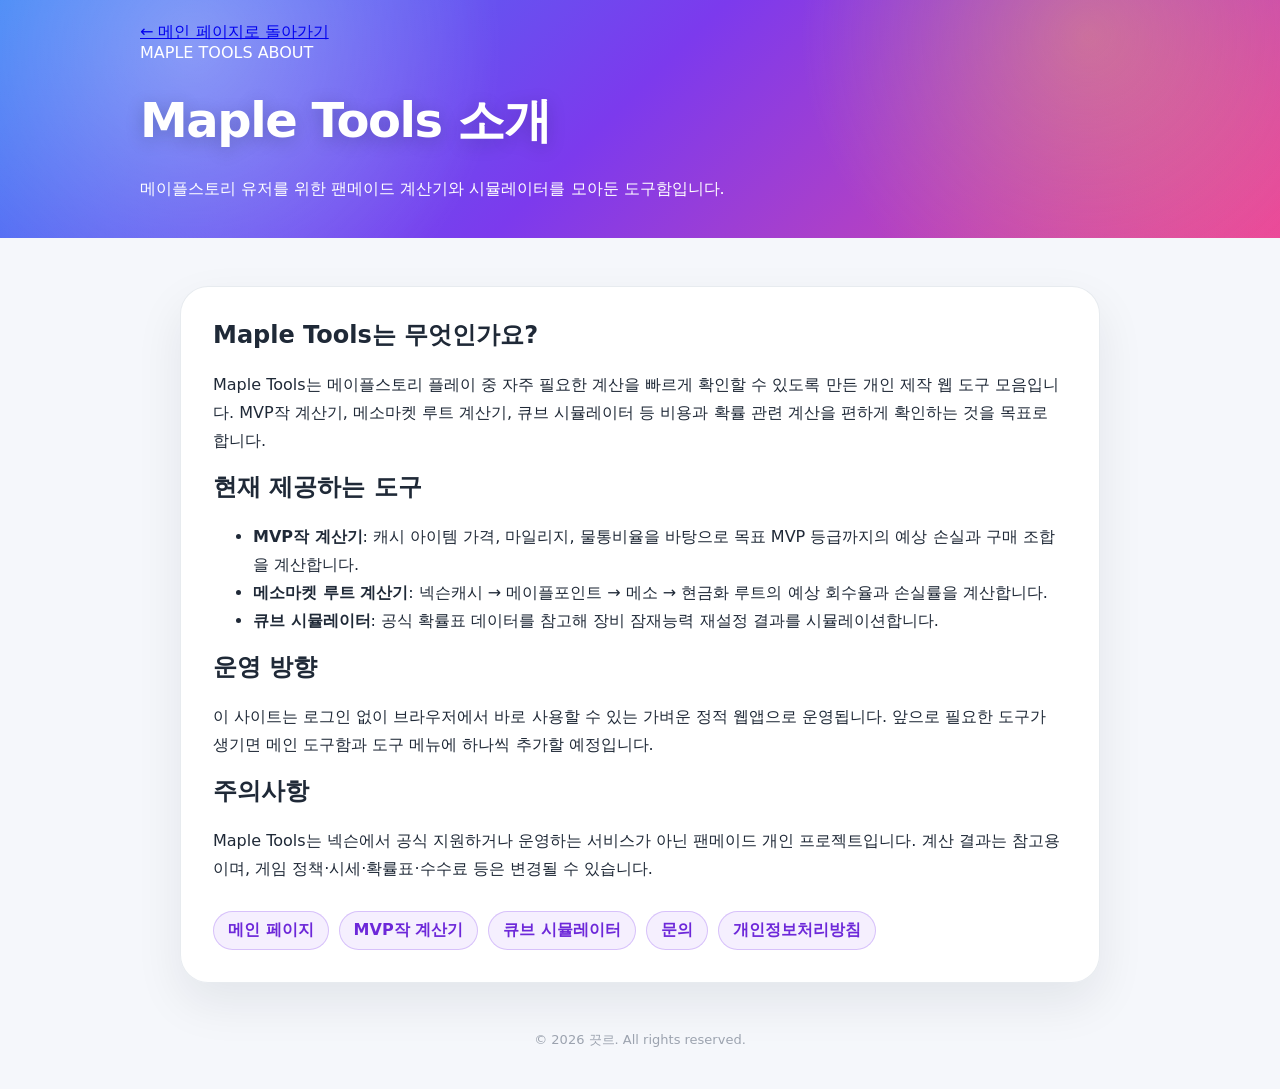
==== about.html @ 7a849422 "info pages update" ====
<!DOCTYPE html>
<html lang="ko">

<head>
  <meta charset="UTF-8" />
  <meta name="viewport" content="width=device-width, initial-scale=1.0" />
  <title>소개 | Maple Tools</title>
  <meta name="description" content="Maple Tools는 메이플스토리 유저를 위한 팬메이드 계산기 및 시뮬레이터 도구 모음입니다." />
  <link rel="icon" href="assets/favicon/favicon.jpg" />
  <link rel="stylesheet" href="css/styles.css" />
  <style>
    .info-page {
      max-width: 960px;
      margin: 48px auto;
      padding: 0 20px;
    }

    .info-card {
      background: rgba(255, 255, 255, 0.94);
      border: 1px solid rgba(148, 163, 184, 0.22);
      border-radius: 28px;
      box-shadow: 0 20px 48px rgba(15, 23, 42, 0.08);
      padding: 32px;
    }

    .info-card h2 {
      margin-top: 0;
    }

    .info-card p,
    .info-card li {
      line-height: 1.75;
    }

    .info-card a {
      color: #6d28d9;
      font-weight: 700;
      text-decoration: none;
    }

    .info-card a:hover {
      text-decoration: underline;
    }

    .info-links {
      display: flex;
      flex-wrap: wrap;
      gap: 10px;
      margin-top: 28px;
    }

    .info-links a {
      border: 1px solid rgba(124, 58, 237, 0.25);
      border-radius: 999px;
      padding: 8px 14px;
      background: rgba(124, 58, 237, 0.08);
    }
  </style>
</head>

<body>
  <header class="hero">
    <div class="hero-content">
      <a class="back-link" href="index.html">← 메인 페이지로 돌아가기</a>
      <div class="page-pill">
        <span>MAPLE TOOLS ABOUT</span>
      </div>
      <h1>Maple Tools 소개</h1>
      <p>메이플스토리 유저를 위한 팬메이드 계산기와 시뮬레이터를 모아둔 도구함입니다.</p>
    </div>
  </header>

  <main class="info-page">
    <section class="info-card">
      <h2>Maple Tools는 무엇인가요?</h2>
      <p>
        Maple Tools는 메이플스토리 플레이 중 자주 필요한 계산을 빠르게 확인할 수 있도록 만든 개인 제작 웹 도구 모음입니다.
        MVP작 계산기, 메소마켓 루트 계산기, 큐브 시뮬레이터 등 비용과 확률 관련 계산을 편하게 확인하는 것을 목표로 합니다.
      </p>

      <h2>현재 제공하는 도구</h2>
      <ul>
        <li><strong>MVP작 계산기</strong>: 캐시 아이템 가격, 마일리지, 물통비율을 바탕으로 목표 MVP 등급까지의 예상 손실과 구매 조합을 계산합니다.</li>
        <li><strong>메소마켓 루트 계산기</strong>: 넥슨캐시 → 메이플포인트 → 메소 → 현금화 루트의 예상 회수율과 손실률을 계산합니다.</li>
        <li><strong>큐브 시뮬레이터</strong>: 공식 확률표 데이터를 참고해 장비 잠재능력 재설정 결과를 시뮬레이션합니다.</li>
      </ul>

      <h2>운영 방향</h2>
      <p>
        이 사이트는 로그인 없이 브라우저에서 바로 사용할 수 있는 가벼운 정적 웹앱으로 운영됩니다.
        앞으로 필요한 도구가 생기면 메인 도구함과 도구 메뉴에 하나씩 추가할 예정입니다.
      </p>

      <h2>주의사항</h2>
      <p>
        Maple Tools는 넥슨에서 공식 지원하거나 운영하는 서비스가 아닌 팬메이드 개인 프로젝트입니다.
        계산 결과는 참고용이며, 게임 정책·시세·확률표·수수료 등은 변경될 수 있습니다.
      </p>

      <div class="info-links">
        <a href="index.html">메인 페이지</a>
        <a href="mvp-calculator.html">MVP작 계산기</a>
        <a href="cube-simulator.html">큐브 시뮬레이터</a>
        <a href="contact.html">문의</a>
        <a href="privacy.html">개인정보처리방침</a>
      </div>
    </section>
  </main>

  <footer class="footer page-footer">
    <div class="footer-copy">
      <p>© 2026 끗르. All rights reserved.</p>
    </div>
  </footer>
</body>

</html>
---- css/styles.css ----
@font-face {
  font-family: "Maplestory";
  src: url("../assets/fonts/Maplestory_Light.ttf") format("truetype");
  font-weight: 400;
  font-style: normal;
  font-display: swap;
}

@font-face {
  font-family: "Maplestory";
  src: url("../assets/fonts/Maplestory_Bold.ttf") format("truetype");
  font-weight: 700;
  font-style: normal;
  font-display: swap;
}

* {
  box-sizing: border-box;
}

html {
  overflow-x: hidden;
}

body {
  margin: 0;
  overflow-x: hidden;
  width: 100%;
  font-family: "Maplestory", system-ui, -apple-system, BlinkMacSystemFont, "Segoe UI", sans-serif;
  background: #f5f7fb;
  color: #1f2937;
}

h1,
h2,
h3,
button,
.item-name,
.cash-price,
.summary-value,
label span {
  font-weight: 700;
}

.subtitle,
.note,
.footer,
.item-meta {
  font-weight: 400;
}

/* --- Hero Section 시작 --- */
.hero {
  position: relative;
  overflow: hidden;
  background:
    radial-gradient(circle at 15% 20%, rgba(255, 255, 255, 0.32), transparent 28%),
    radial-gradient(circle at 85% 15%, rgba(252, 211, 77, 0.32), transparent 26%),
    linear-gradient(135deg, #3b82f6 0%, #7c3aed 48%, #ec4899 100%);
  color: white;
  padding: 22px 20px;
}

.hero::after {
  content: "";
  position: absolute;
  inset: auto -80px -110px -80px;
  height: 60px;
  background: rgba(255, 255, 255, 0.13);
  filter: blur(10px);
  transform: rotate(-3deg);
}

.hero-content {
  position: relative;
  z-index: 2;
  max-width: 1000px;
  margin: 0 auto;
}

.hero-bg-orb {
  position: absolute;
  border-radius: 999px;
  filter: blur(4px);
  opacity: 0.8;
  pointer-events: none;
}

.orb-one {
  width: 160px;
  height: 160px;
  right: 12%;
  top: 36px;
  background: rgba(255, 255, 255, 0.16);
}

.orb-two {
  width: 90px;
  height: 90px;
  right: 28%;
  bottom: 36px;
  background: rgba(255, 255, 255, 0.12);
}

.eyebrow {
  margin: 0 0 10px;
  font-size: 14px;
  opacity: 0.95;
  letter-spacing: 0.08em;
  text-transform: uppercase;
}

.brand-line {
  display: inline-flex;
  align-items: center;
  gap: 10px;
  padding: 8px 12px;
  border-radius: 999px;
  background: rgba(255, 255, 255, 0.16);
  backdrop-filter: blur(10px);
  box-shadow: 0 8px 24px rgba(15, 23, 42, 0.14);
}

.brand-icon {
  width: 28px;
  height: 28px;
  object-fit: cover;
  border-radius: 8px;
  background: white;
}

.hero-title-row {
  display: flex;
  align-items: center;
  gap: 14px;
  flex-wrap: wrap;
  margin: 10px 0 0;
}

.hero-title-row h1 {
  margin: 0;
}

h1 {
  font-size: clamp(30px, 4.5vw, 48px);
  line-height: 1.1;
  letter-spacing: -0.03em;
  text-shadow: 0 4px 18px rgba(15, 23, 42, 0.22);
}

.creator {
  display: inline-flex;
  align-items: center;
  gap: 7px;
  margin: 0;
  padding: 7px 11px;
  border-radius: 999px;
  font-size: clamp(14px, 2vw, 18px);
  font-weight: 800;
  letter-spacing: -0.02em;
  vertical-align: middle;
  background: rgba(255, 255, 255, 0.18);
  box-shadow: inset 0 0 0 1px rgba(255, 255, 255, 0.18);
}

.server-icon {
  width: 26px;
  height: 26px;
  object-fit: contain;
  border-radius: 7px;
  background: rgba(255, 255, 255, 0.85);
  padding: 2px;
}

.subtitle {
  max-width: 760px;
  margin: 12px 0 0;
  font-size: 16px;
  line-height: 1.6;
  opacity: 0.96;
  text-shadow: 0 2px 10px rgba(15, 23, 42, 0.16);
}

/* --- Hero Section 끝 --- */

.container {
  max-width: 1100px;
  margin: 32px auto;
  padding: 0 20px;
}

.card {
  background: white;
  border-radius: 20px;
  padding: 24px;
  margin-bottom: 24px;
  box-shadow: 0 12px 30px rgba(15, 23, 42, 0.08);
}

.card h2 {
  margin: 0 0 20px;
  font-size: 24px;
}

.card h3 {
  margin-top: 28px;
}

.input-grid {
  display: grid;
  grid-template-columns: repeat(3, minmax(0, 1fr));
  gap: 18px;
}

label span {
  display: block;
  margin-bottom: 8px;
  color: #374151;
}

.input-with-unit {
  display: flex;
  align-items: center;
  gap: 8px;
}

.input-with-unit input,
.auction-input {
  width: 100%;
  padding: 12px 14px;
  border: 1px solid #d1d5db;
  border-radius: 12px;
  font-size: 15px;
  outline: none;
}

.input-with-unit input:focus,
.auction-input:focus {
  border-color: #6366f1;
  box-shadow: 0 0 0 3px rgba(99, 102, 241, 0.15);
}

.input-with-unit span {
  white-space: nowrap;
  margin: 0;
  font-weight: 600;
  color: #6b7280;
}

/* --- 입력 관련 CSS --- */
.select-input {
  width: 100%;
  padding: 12px 14px;
  border: 1px solid #d1d5db;
  border-radius: 12px;
  font-size: 15px;
  outline: none;
  background: white;
  color: #1f2937;
  font-family: inherit;
}

.select-input:focus {
  border-color: #6366f1;
  box-shadow: 0 0 0 3px rgba(99, 102, 241, 0.15);
}

.computed-mvp-box {
  margin-top: 20px;
  padding: 16px 18px;
  border: 1px solid #e5e7eb;
  border-radius: 16px;
  background: linear-gradient(180deg, #f9fafb, #ffffff);
}

.computed-mvp-box span {
  display: block;
  margin-bottom: 7px;
  color: #6b7280;
  font-size: 14px;
  font-weight: 700;
}

.computed-mvp-box strong {
  display: block;
  margin-bottom: 6px;
  color: #111827;
  font-size: 22px;
  font-weight: 700;
}

.computed-mvp-box small {
  display: block;
  color: #6b7280;
  line-height: 1.45;
}

/* --- 끝 --- */

.section-header {
  display: flex;
  justify-content: space-between;
  gap: 16px;
  align-items: flex-start;
}

.section-help {
  margin: -8px 0 20px;
  padding-left: 20px;
  color: #6b7280;
  line-height: 1.6;
}

.section-help li {
  margin-bottom: 4px;
}

.item-list {
  display: grid;
  gap: 12px;
}

.item-row {
  display: grid;
  grid-template-columns: 56px minmax(160px, 1fr) minmax(72px, 110px) minmax(120px, 0.8fr);
  gap: 14px;
  align-items: center;
  padding: 14px;
  border: 1px solid #e5e7eb;
  border-radius: 16px;
  background: #fafafa;
  min-width: 0;
}

.item-icon {
  width: 48px;
  height: 48px;
  object-fit: contain;
  background: white;
  border-radius: 12px;
  border: 1px solid #e5e7eb;
  padding: 6px;
}

.item-info {
  min-width: 0;
}

.item-name {
  font-weight: 800;
  min-width: 0;
  white-space: nowrap;
  overflow: hidden;
  text-overflow: ellipsis;
  word-break: keep-all;
}

.cash-price {
  font-weight: 800;
  color: #111827;
  white-space: nowrap;
  overflow: hidden;
  text-overflow: ellipsis;
  min-width: 0;
  font-size: 14px;
}

.auction-input {
  min-width: 0;
}

.auction-container {
  display: flex;
  gap: 6px;
  min-width: 0;
}

.auction-container .auction-input {
  flex: 1;
  min-width: 0;
}

.btn-reset-auction {
  width: 38px;
  min-width: 38px;
  height: 42px;
  padding: 0;
  border-radius: 12px;
  background: #f3f4f6;
  color: #6b7280;
  border: 1px solid #d1d5db;
  box-shadow: none;
  font-size: 16px;
}

.btn-reset-auction:hover {
  background: #e5e7eb;
  transform: none;
}

/* --- Item Groups 스타일 시작 --- */
.item-groups {
  display: grid;
  grid-template-columns: 1fr 1fr;
  gap: 18px;
}

.item-group {
  border: 1px solid #e5e7eb;
  border-radius: 18px;
  background: #ffffff;
  overflow: hidden;
}

.item-group-header {
  padding: 16px 18px 14px;
  background: #f9fafb;
  border-bottom: 1px solid #e5e7eb;
}

.item-group-header h3 {
  margin: 0;
  font-size: 18px;
}

.item-group-header p {
  margin: 6px 0 0;
  color: #6b7280;
  font-size: 14px;
  line-height: 1.45;
}

.grouped-item-list {
  display: grid;
  gap: 10px;
  max-height: 520px;
  overflow-y: auto;
  padding: 14px;
}

.grouped-item-list .item-row {
  grid-template-columns: 48px minmax(120px, 0.75fr) minmax(72px, 95px) minmax(130px, 1fr);
  gap: 6px;
  padding: 8px;
}

.grouped-item-list .item-icon {
  width: 44px;
  height: 44px;
}

.grouped-item-list::-webkit-scrollbar {
  width: 8px;
}

.grouped-item-list::-webkit-scrollbar-track {
  background: #f3f4f6;
  border-radius: 999px;
}

.grouped-item-list::-webkit-scrollbar-thumb {
  background: #c7d2fe;
  border-radius: 999px;
}

.grouped-item-list::-webkit-scrollbar-thumb:hover {
  background: #a5b4fc;
}

/* --- Item Groups 스타일 끝 --- */

.item-meta {
  margin-top: 4px;
  color: #6b7280;
  font-size: 14px;
}

.badge {
  display: inline-block;
  margin-left: 6px;
  padding: 3px 8px;
  border-radius: 999px;
  font-size: 12px;
  font-weight: 700;
  background: #ede9fe;
  color: #6d28d9;
}

.actions {
  display: flex;
  gap: 12px;
  margin-bottom: 24px;
}

button {
  border: 0;
  border-radius: 14px;
  padding: 14px 20px;
  font-size: 16px;
  cursor: pointer;
  background: #4f46e5;
  color: white;
  box-shadow: 0 10px 20px rgba(79, 70, 229, 0.25);
}

button:hover {
  transform: translateY(-1px);
}

button.secondary {
  background: white;
  color: #374151;
  border: 1px solid #d1d5db;
  box-shadow: none;
}

.hidden {
  display: none;
}

.summary-grid {
  display: grid;
  grid-template-columns: repeat(4, minmax(0, 1fr));
  gap: 14px;
}

.summary-box {
  padding: 16px;
  border-radius: 16px;
  background: #f3f4f6;
}

.summary-label {
  font-size: 13px;
  color: #6b7280;
  margin-bottom: 8px;
}

.summary-value {
  font-size: 20px;
  color: #111827;
}

.table-wrap {
  overflow-x: auto;
}

table {
  width: 100%;
  border-collapse: collapse;
  min-width: 760px;
}

th,
td {
  padding: 12px;
  border-bottom: 1px solid #e5e7eb;
  text-align: left;
}

th {
  background: #f9fafb;
  color: #374151;
}

.note {
  margin-top: 18px;
  color: #6b7280;
  line-height: 1.6;
}

.footer {
  max-width: 1100px;
  margin: 20px auto 40px;
  padding: 0 20px;
  color: #6b7280;
  font-size: 14px;
}

.footer-notices {
  max-width: 1100px;
  margin: 0 auto;
  padding: 14px 18px;
  border-radius: 14px;
  background: #ffffff;
  border: 1px solid #e5e7eb;
  line-height: 1.6;
  font-size: 12.5px;
}

.footer-notices-ko,
.footer-notices-en {
  background: transparent;
  border: 0;
  border-radius: 0;
  padding: 0;
  margin: 0;
}

.footer-notices p {
  margin: 0 0 8px;
}

.footer-notices p:last-child {
  margin-bottom: 0;
}

.footer-copy {
  margin-top: 14px;
  text-align: center;
  color: #9ca3af;
  font-size: 13px;
}

.footer-copy p {
  margin: 0;
}

.footer-divider {
  border: 0;
  border-top: 1px solid #e5e7eb;
  margin: 14px 0;
}

.mvp-target-area {
  margin-top: 28px;
  padding-top: 22px;
  border-top: 1px solid #e5e7eb;
}

.mvp-target-header {
  display: flex;
  justify-content: space-between;
  gap: 16px;
  align-items: end;
  margin-bottom: 14px;
}

.mvp-target-header h3 {
  margin: 0;
  font-size: 20px;
}

.mvp-target-header p {
  margin: 0;
  color: #6b7280;
  font-size: 14px;
}

.mvp-tier-list {
  display: grid;
  grid-template-columns: repeat(5, minmax(0, 1fr));
  gap: 12px;
}

.mvp-tier-button {
  display: flex;
  flex-direction: column;
  align-items: center;
  gap: 7px;
  padding: 14px 10px;
  border-radius: 18px;
  border: 1px solid #e5e7eb;
  background: #ffffff;
  color: #374151;
  cursor: pointer;
  box-shadow: none;
  transition: 0.18s ease;
}

.mvp-tier-button:hover {
  transform: translateY(-2px);
  border-color: #a5b4fc;
  box-shadow: 0 10px 24px rgba(79, 70, 229, 0.14);
}

.mvp-tier-button.active {
  border-color: #6366f1;
  background: linear-gradient(180deg, #eef2ff, #ffffff);
  box-shadow: 0 12px 26px rgba(79, 70, 229, 0.18);
}

.mvp-tier-button img {
  width: 46px;
  height: 46px;
  object-fit: contain;
}

.mvp-tier-button span {
  font-weight: 700;
  font-size: 15px;
}

.mvp-tier-button small {
  color: #6b7280;
  font-size: 12px;
}

.fee-display {
  min-height: 72px;
  padding: 12px 14px;
  border: 1px solid #e5e7eb;
  border-radius: 14px;
  background: #f9fafb;
}

.inline-title {
  display: flex;
  align-items: baseline;
  gap: 6px;
  margin-bottom: 6px;
  font-weight: 700;
  color: #374151;
}

.inline-title strong {
  font-size: 15px;
  color: #374151;
}

.fee-display small {
  display: block;
  color: #6b7280;
  line-height: 1.35;
}

.checkbox-row {
  display: flex;
  align-items: center;
  gap: 12px;
  min-height: 72px;
  padding: 12px 14px;
  border: 1px solid #e5e7eb;
  border-radius: 14px;
  background: #f9fafb;
  cursor: pointer;
}

.checkbox-row input {
  width: 18px;
  height: 18px;
  accent-color: #6366f1;
  flex-shrink: 0;
}

.checkbox-row span {
  display: block;
  margin: 0 0 5px;
  font-weight: 700;
  color: #374151;
}

.checkbox-row small {
  display: block;
  color: #6b7280;
  line-height: 1.35;
}

/* --- note list 스타일 --- */
.note ul {
  margin: 18px 0 0;
  padding-left: 22px;
  color: #6b7280;
  line-height: 1.7;
}

.note li {
  margin-bottom: 6px;
}

/* --- 커스텀 아이템 추가 섹션 CSS --- */
.custom-item-grid {
  display: grid;
  grid-template-columns: minmax(180px, 1fr) minmax(160px, 0.8fr) minmax(220px, 1fr) auto;
  gap: 14px;
  align-items: end;
}

.text-input {
  width: 100%;
  padding: 12px 14px;
  border: 1px solid #d1d5db;
  border-radius: 12px;
  font-size: 15px;
  outline: none;
  font-family: inherit;
}

.text-input:focus {
  border-color: #6366f1;
  box-shadow: 0 0 0 3px rgba(99, 102, 241, 0.15);
}

.compact-checkbox {
  min-height: auto;
  margin: 0;
}

.add-item-button {
  white-space: nowrap;
  height: 46px;
  padding: 0 18px;
}

/* --- 미디어 쿼리 --- */
@media (max-width: 980px) {
  .item-groups {
    grid-template-columns: 1fr;
  }

  .custom-item-grid {
    grid-template-columns: 1fr 1fr;
  }

  .add-item-button {
    grid-column: 1 / -1;
  }
}

@media (max-width: 820px) {
  .input-grid {
    grid-template-columns: 1fr;
  }

  .item-row {
    grid-template-columns: 48px 1fr;
  }

  .cash-price,
  .auction-input {
    grid-column: 2;
  }

  .summary-grid {
    grid-template-columns: 1fr 1fr;
  }

  .mvp-tier-list {
    grid-template-columns: repeat(3, minmax(0, 1fr));
  }

  .mvp-target-header {
    display: block;
  }

  .mvp-target-header p {
    margin-top: 6px;
  }

  /* --- grouped-item-list 반응형 스타일 --- */
  .grouped-item-list .item-row {
    grid-template-columns: 48px minmax(0, 1fr) auto;
    grid-template-areas:
      "icon info price"
      "icon input input";
    gap: 8px 10px;
    align-items: center;
  }

  .grouped-item-list .item-icon {
    grid-area: icon;
  }

  .grouped-item-list .item-info {
    grid-area: info;
  }

  .grouped-item-list .cash-price {
    grid-area: price;
    font-size: 13px;
    text-align: right;
  }

  .grouped-item-list .auction-input {
    grid-area: input;
    width: 100%;
  }
}

@media (max-width: 620px) {
  .brand-line {
    font-size: 12px;
  }

  .custom-item-grid {
    grid-template-columns: 1fr;
  }
}

@media (max-width: 520px) {
  .summary-grid {
    grid-template-columns: 1fr;
  }

  .actions {
    flex-direction: column;
  }

  .mvp-tier-list {
    grid-template-columns: repeat(2, minmax(0, 1fr));
  }
}

@media (max-width: 420px) {
  .grouped-item-list .cash-price {
    max-width: 76px;
    overflow: hidden;
    text-overflow: ellipsis;
    white-space: nowrap;
  }
}

button.save-button {
  background: #059669;
  color: white;
  box-shadow: 0 10px 20px rgba(5, 150, 105, 0.22);
}

.strategy-select-row {
  display: flex;
  align-items: center;
  gap: 12px;
  margin: 8px 0 10px;
}

.strategy-select-row label {
  font-weight: 700;
  color: #374151;
  white-space: nowrap;
}

.strategy-select-row .select-input {
  max-width: 360px;
}

.strategy-description {
  margin: 0 0 16px;
  color: #6b7280;
  line-height: 1.6;
}

/* 계산결과 요약 */
.strategy-summary-sentence {
  margin-top: 16px;
  padding: 16px 18px;
  border-radius: 16px;
  background: linear-gradient(135deg, #fff7ed, #fffbeb);
  border: 1px solid #fed7aa;
  color: #92400e;
  font-weight: 700;
  line-height: 1.65;
  box-shadow: 0 8px 20px rgba(146, 64, 14, 0.08);
}

.strategy-summary-sentence .summary-title {
  margin-bottom: 6px;
  font-weight: 800;
}

.strategy-summary-sentence .summary-detail {
  font-weight: 700;
}

@media (max-width: 620px) {
  .strategy-select-row {
    display: block;
  }

  .strategy-select-row label {
    display: block;
    margin-bottom: 8px;
  }

  .strategy-select-row .select-input {
    max-width: none;
  }
}

/* 메소마켓 */
.meso-market-card {
  margin-top: 24px;
}

.meso-market-grid {
  display: grid;
  grid-template-columns: minmax(180px, 1fr) minmax(180px, 1fr) minmax(180px, 1fr) auto;
  gap: 14px;
  align-items: end;
}

.meso-market-result {
  margin-top: 22px;
}

@media (max-width: 980px) {
  .meso-market-grid {
    grid-template-columns: 1fr 1fr;
  }

  .meso-market-grid button {
    grid-column: 1 / -1;
  }
}

@media (max-width: 620px) {
  .meso-market-grid {
    grid-template-columns: 1fr;
  }
}

/* --- 메이플 도구함 허브 추가 스타일 --- */
.hero-top-row {
  display: flex;
  justify-content: space-between;
  align-items: center;
  flex-wrap: wrap;
  gap: 12px;
  margin-bottom: 16px;
}

.hero-nav-pill {
  display: inline-flex;
  align-items: center;
  gap: 8px;
  padding: 8px 16px;
  border-radius: 999px;
  background: rgba(255, 255, 255, 0.14);
  backdrop-filter: blur(10px);
  box-shadow: 0 8px 24px rgba(15, 23, 42, 0.14);
  color: rgba(255, 255, 255, 0.95);
  font-size: 14px;
  font-weight: 700;
  text-decoration: none;
  transition: all 0.25s ease;
  border: 1px solid rgba(255, 255, 255, 0.08);
  white-space: nowrap;
}

.hero-nav-pill.back-link:hover {
  background: rgba(255, 255, 255, 0.22);
  color: white;
  transform: translateX(-3px);
}

/* --- 상단 도구Dropdown 메뉴 스타일 --- */
.tools-nav {
  position: relative;
  display: inline-block;
  z-index: 80;
}

.tools-menu-button {
  display: inline-flex;
  align-items: center;
  gap: 8px;
  padding: 8px 16px;
  border-radius: 999px;
  background: rgba(255, 255, 255, 0.14);
  backdrop-filter: blur(10px);
  box-shadow: 0 8px 24px rgba(15, 23, 42, 0.14);
  color: rgba(255, 255, 255, 0.95);
  font-size: 14px;
  font-weight: 700;
  cursor: pointer;
  transition: all 0.25s ease;
  border: 1px solid rgba(255, 255, 255, 0.08);
  white-space: nowrap;
  font-family: inherit;
}

.tools-menu-button:hover,
.tools-menu-button:focus {
  background: rgba(255, 255, 255, 0.22);
  color: white;
  transform: translateY(-1px);
  outline: none;
}

.tools-menu[hidden] {
  display: none !important;
}

.tools-menu {
  position: absolute;
  top: calc(100% + 8px);
  left: 0;
  min-width: 180px;
  padding: 8px;
  border-radius: 16px;
  background: rgba(255, 255, 255, 0.97);
  border: 1px solid rgba(148, 163, 184, 0.28);
  box-shadow: 0 16px 34px rgba(31, 41, 55, 0.18);
  z-index: 999;
  display: flex;
  flex-direction: column;
  gap: 3px;
}

.tools-menu-item {
  display: block;
  padding: 9px 11px;
  border-radius: 11px;
  color: #374151;
  text-decoration: none;
  font-weight: 700;
  white-space: nowrap;
  transition: all 0.2s ease;
  font-size: 0.88rem;
  text-align: left;
}

.tools-menu-item:hover {
  background: rgba(124, 58, 237, 0.09);
  color: #5b21b6;
}

.tools-menu-item.is-active {
  background: rgba(124, 58, 237, 0.12);
  border: 1px solid rgba(124, 58, 237, 0.28);
  color: #5b21b6;
}

.hub-grid {
  display: grid;
  grid-template-columns: repeat(auto-fit, minmax(320px, 1fr));
  gap: 24px;
  margin-top: 12px;
}

.hub-card {
  display: flex;
  flex-direction: column;
  justify-content: space-between;
  background: white;
  border-radius: 20px;
  padding: 28px;
  box-shadow: 0 12px 30px rgba(15, 23, 42, 0.06);
  border: 1px solid rgba(229, 231, 235, 0.5);
  text-decoration: none;
  color: inherit;
  transition: all 0.3s cubic-bezier(0.4, 0, 0.2, 1);
  position: relative;
  overflow: hidden;
}

.hub-card::before {
  content: '';
  position: absolute;
  top: 0;
  left: 0;
  width: 100%;
  height: 4px;
  background: linear-gradient(90deg, #3b82f6, #7c3aed);
  opacity: 0;
  transition: opacity 0.3s ease;
}

.hub-card:hover:not(.disabled) {
  transform: translateY(-6px);
  box-shadow: 0 20px 40px rgba(15, 23, 42, 0.12);
  border-color: rgba(99, 102, 241, 0.35);
}

.hub-card:hover:not(.disabled)::before {
  opacity: 1;
}

.hub-card.disabled {
  opacity: 0.65;
  cursor: not-allowed;
  background: #f9fafb;
  border-style: dashed;
}

.hub-card-header {
  display: flex;
  justify-content: space-between;
  align-items: flex-start;
  margin-bottom: 16px;
  gap: 12px;
}

.hub-card-title {
  font-size: 22px;
  font-weight: 800;
  margin: 0;
  color: #111827;
}

.hub-card-badge {
  padding: 4px 10px;
  border-radius: 999px;
  font-size: 13px;
  font-weight: 700;
  white-space: nowrap;
}

.badge-active {
  background: #dcfce7;
  color: #166534;
}

.badge-pending {
  background: #fef3c7;
  color: #92400e;
}

.badge-placeholder {
  background: #e5e7eb;
  color: #4b5563;
}

.hub-card-desc {
  font-size: 15px;
  color: #4b5563;
  line-height: 1.6;
  margin: 0 0 24px 0;
}

.hub-card-footer {
  display: flex;
  align-items: center;
  gap: 6px;
  font-weight: 700;
  color: #4f46e5;
  font-size: 15px;
  transition: transform 0.2s ease;
}

.hub-card:hover:not(.disabled) .hub-card-footer {
  transform: translateX(4px);
}

.hub-card.disabled .hub-card-footer {
  color: #9ca3af;
}

/* 큐브 시뮬레이터 back home 버튼 */
.back-home-btn {
  display: inline-block;
  padding: 14px 28px;
  font-weight: 700;
  font-size: 16px;
  border-radius: 14px;
  background: #4f46e5;
  color: white;
  text-decoration: none;
  box-shadow: 0 10px 20px rgba(79, 70, 229, 0.25);
  transition: all 0.2s ease;
  border: none;
}

.back-home-btn:hover {
  transform: translateY(-2px);
  box-shadow: 0 12px 24px rgba(79, 70, 229, 0.35);
}

/* 애니메이션 */
@keyframes pulse {

  0%,
  100% {
    transform: scale(1);
    opacity: 1;
  }

  50% {
    transform: scale(1.08);
    opacity: 0.95;
  }
}

/* --- 큐브 시뮬레이터 전용 스타일 --- */
.cube-layout {
  display: grid;
  grid-template-columns: 340px 1fr;
  gap: 24px;
  align-items: start;
}

@media (max-width: 960px) {
  .cube-layout {
    grid-template-columns: 1fr;
  }
}

.cube-sim-card {
  background: white;
  border-radius: 20px;
  padding: 24px;
  margin-bottom: 24px;
  box-shadow: 0 12px 30px rgba(15, 23, 42, 0.06);
  border: 1px solid rgba(229, 231, 235, 0.5);
}

.cube-sim-card h2 {
  margin: 0 0 18px;
  font-size: 20px;
  color: #111827;
  border-bottom: 2px solid #f3f4f6;
  padding-bottom: 8px;
}

.cube-control-grid {
  display: grid;
  grid-template-columns: 1fr;
  gap: 16px;
}

.cube-control-row {
  display: grid;
  grid-template-columns: 1fr 1fr;
  gap: 12px;
}

.cube-radio-group {
  display: flex;
  flex-direction: column;
  gap: 8px;
  margin-top: 6px;
}

.cube-radio-btn {
  display: inline-flex;
  align-items: center;
  position: relative;
  cursor: pointer;
}

.cube-radio-btn input[type="radio"] {
  position: absolute;
  opacity: 0;
  pointer-events: none;
}

.cube-radio-btn span {
  display: inline-flex;
  align-items: center;
  width: 100%;
  padding: 10px 14px;
  border-radius: 12px;
  border: 1px solid #d1d5db;
  background: white;
  color: #374151;
  font-size: 14px;
  font-weight: 700;
  transition: all 0.2s ease;
}

.cube-radio-btn input[type="radio"]:checked+span {
  background: #f0fdf4;
  border-color: #16a34a;
  color: #15803d;
  box-shadow: 0 0 0 3px rgba(22, 163, 74, 0.1);
}

.cube-stat-grid {
  display: grid;
  grid-template-columns: repeat(3, minmax(0, 1fr));
  gap: 8px;
  margin-top: 6px;
}

.cube-stat-grid .cube-radio-btn span {
  padding: 8px 10px;
  font-size: 13px;
  justify-content: center;
}

/* 큐브 옵션 결과 디스플레이 */
.cube-result-grid {
  display: grid;
  grid-template-columns: repeat(3, minmax(0, 1fr));
  gap: 16px;
  margin-top: 16px;
}

@media (max-width: 680px) {
  .cube-result-grid {
    grid-template-columns: 1fr;
  }
}

.cube-option-box {
  background: #111827;
  border-radius: 16px;
  border: 2px solid #1f2937;
  position: relative;
  overflow: hidden;
  box-shadow: 0 10px 25px rgba(0, 0, 0, 0.15);
  transition: all 0.25s cubic-bezier(0.4, 0, 0.2, 1);
  min-height: 140px;
}

.cube-option-box.current {
  border-color: #4f46e5;
  box-shadow: 0 10px 30px rgba(79, 70, 229, 0.18);
}

.cube-option-box.candidate {
  cursor: pointer;
}

.cube-option-box.candidate:hover {
  transform: translateY(-4px);
  border-color: #10b981;
  box-shadow: 0 16px 36px rgba(16, 185, 129, 0.2);
}

.cube-option-box.candidate:active {
  transform: translateY(-1px);
}

.cube-option-title {
  padding: 6px 12px;
  background: #1f2937;
  color: #9ca3af;
  font-size: 12px;
  font-weight: 800;
  text-align: center;
  letter-spacing: 0.05em;
  text-transform: uppercase;
  border-bottom: 1px solid #374151;
}

.cube-option-box.current .cube-option-title {
  background: #4f46e5;
  color: white;
  border-bottom-color: #6366f1;
}

.cube-option-box.candidate .cube-option-title {
  background: #10b981;
  color: white;
  border-bottom-color: #34d399;
}

.cube-option-inner {
  padding: 16px;
  display: flex;
  flex-direction: column;
  gap: 8px;
}

.cube-line {
  color: #e5e7eb;
  font-size: 14px;
  font-weight: 700;
  line-height: 1.5;
  padding: 4px 8px;
  border-radius: 8px;
  background: rgba(255, 255, 255, 0.03);
  border: 1px solid rgba(255, 255, 255, 0.05);
  white-space: nowrap;
  overflow: hidden;
  text-overflow: ellipsis;
  transition: all 0.2s ease;
}

.cube-line.hit {
  color: #fbbf24;
  background: rgba(251, 191, 36, 0.08);
  border-color: rgba(251, 191, 36, 0.25);
  text-shadow: 0 0 8px rgba(251, 191, 36, 0.3);
}

/* 골드 히트 글로우 애니메이션 */
.cube-option-box.auto-hit {
  border-color: #f59e0b;
  box-shadow:
    0 0 20px rgba(245, 158, 11, 0.35),
    0 0 40px rgba(245, 158, 11, 0.15),
    0 12px 30px rgba(0, 0, 0, 0.25);
}

.cube-option-box.auto-hit-flash {
  animation: autoHitGlowFlash 0.8s ease-out;
}

@keyframes autoHitGlowFlash {
  0% {
    box-shadow: 0 0 0 rgba(245, 158, 11, 0);
  }

  50% {
    box-shadow:
      0 0 30px rgba(245, 158, 11, 0.85),
      0 0 60px rgba(245, 158, 11, 0.45);
  }

  100% {
    box-shadow:
      0 0 20px rgba(245, 158, 11, 0.35),
      0 0 40px rgba(245, 158, 11, 0.15);
  }
}

/* 큐브 통계 */
.cube-stats-grid {
  display: grid;
  grid-template-columns: repeat(auto-fit, minmax(180px, 1fr));
  gap: 16px;
  margin-top: 8px;
}

.cube-stat-box {
  background: #f9fafb;
  border-radius: 14px;
  padding: 14px 16px;
  border: 1px solid #e5e7eb;
}

.cube-stat-label {
  font-size: 13px;
  color: #6b7280;
  margin-bottom: 6px;
  font-weight: 700;
}

.cube-stat-value {
  font-size: 18px;
  color: #111827;
  font-weight: 800;
}

/* 큐브 로그 */
.cube-log {
  font-family: ui-monospace, SFMono-Regular, Menlo, Monaco, Consolas, monospace;
  font-size: 12px;
  background: #111827;
  color: #10b981;
  padding: 12px;
  border-radius: 12px;
  max-height: 220px;
  overflow-y: auto;
  white-space: pre-wrap;
  border: 1px solid #1f2937;
  line-height: 1.6;
}

.cube-log::-webkit-scrollbar {
  width: 8px;
}

.cube-log::-webkit-scrollbar-track {
  background: #111827;
}

.cube-log::-webkit-scrollbar-thumb {
  background: #374151;
  border-radius: 999px;
}

.cube-log::-webkit-scrollbar-thumb:hover {
  background: #4b5563;
}

/* 자동 설정 영역 */
.auto-settings-area {
  margin-top: 16px;
  padding-top: 16px;
  border-top: 1px dashed #e5e7eb;
}

.auto-goal-inputs {
  display: grid;
  grid-template-columns: repeat(auto-fit, minmax(120px, 1fr));
  gap: 12px;
  margin-top: 10px;
}

.auto-goal-inputs label {
  display: flex;
  flex-direction: column;
  gap: 6px;
}

.auto-goal-inputs select,
.auto-goal-inputs input {
  padding: 8px 10px;
  border-radius: 10px;
  border: 1px solid #d1d5db;
  font-size: 13px;
  font-family: inherit;
}

/* 큐브 시뮬레이터 신규 자동설정 & 출처 링크 스타일 */
.hero-source-link {
  font-size: 11px;
  color: rgba(255, 255, 255, 0.6);
  text-decoration: none;
  transition: color 0.2s ease;
  margin-top: 4px;
  max-width: 100%;
  word-break: keep-all;
}

.hero-source-link:hover {
  color: rgba(255, 255, 255, 0.95);
  text-decoration: underline;
}

.goal-line-grid {
  grid-template-columns: 1fr !important;
}

.goal-category-grid {
  grid-template-columns: 2fr 1fr !important;
}

@media (max-width: 640px) {
  .goal-category-grid {
    grid-template-columns: 1fr !important;
  }
}

/* 큐브 설명 헬퍼 텍스트 */
.cube-helper-text {
  font-size: 11.5px;
  color: #374151;
  /* Darker neutral for improved readability */
  line-height: 1.5;
  margin-top: 8px;
  background: rgba(243, 244, 246, 0.5);
  padding: 8px 12px;
  border-radius: 8px;
  border: 1px solid #e5e7eb;
}

.cube-helper-text .cube-helper-note {
  font-size: 11px;
  color: #374151;
  /* Slightly darker and stronger note */
  font-weight: 500;
  display: block;
  margin-top: 4px;
}

/* 큐브 자동 돌리기 상태 영역 */
.cube-status-message {
  margin-top: 14px;
  padding: 12px 14px;
  border-radius: 10px;
  font-size: 13.5px;
  font-weight: 700;
  line-height: 1.5;
}

.cube-status-success {
  background: #ecfdf5;
  color: #047857;
  border: 1px solid #a7f3d0;
}

.cube-status-warning {
  background: #fffbeb;
  color: #b45309;
  border: 1px solid #fde68a;
}

/* 큐브 결과 레이아웃 Refinement */
.cube-result-header-row {
  display: flex;
  justify-content: space-between;
  align-items: center;
  gap: 24px;
  margin-bottom: 24px;
}

.cube-current-option-card {
  flex: 1;
  max-width: calc(33.333% - 11px);
  min-width: 250px;
}

.cube-action-row {
  display: flex;
  flex-wrap: nowrap;
  gap: 8px;
  align-items: center;
  justify-content: flex-end;
}

.cube-action-row button {
  padding: 8px 12px;
  font-size: 0.86rem;
  white-space: nowrap;
}

.cube-candidate-grid {
  display: grid;
  grid-template-columns: repeat(3, minmax(0, 1fr));
  gap: 16px;
}

.cube-candidate-card {
  min-width: 0;
}

/* 최근 로그 Refinement */
.cube-log-entry {
  background: rgba(255, 255, 255, 0.02);
  border: 1px solid rgba(255, 255, 255, 0.05);
  border-radius: 8px;
  padding: 8px 12px;
  margin-bottom: 8px;
  transition: all 0.2s ease;
}

.cube-log-entry:hover {
  background: rgba(255, 255, 255, 0.04);
}

.cube-log-title {
  font-size: 11px;
  color: #9ca3af;
  font-weight: 700;
  margin-bottom: 4px;
  display: flex;
  align-items: center;
  gap: 6px;
}

.cube-log-line {
  font-size: 12px;
  color: #e5e7eb;
  padding: 1px 0;
  display: flex;
  align-items: center;
  gap: 6px;
}

.cube-log-entry.hit {
  background: rgba(251, 191, 36, 0.06);
  border-color: rgba(251, 191, 36, 0.2);
}

.cube-log-entry.hit .cube-log-title {
  color: #fbbf24;
}

.cube-log-badge {
  background: #fbbf24;
  color: #111827;
  font-size: 9px;
  font-weight: 800;
  padding: 1px 4px;
  border-radius: 4px;
  text-transform: uppercase;
}

/* 큐브 로그 헤더 및 컨트롤 */
.cube-log-header {
  display: flex;
  justify-content: space-between;
  align-items: center;
  border-bottom: 2px solid #f3f4f6;
  padding-bottom: 8px;
  margin-bottom: 18px;
  flex-wrap: wrap;
  gap: 12px;
}

.cube-log-header h2.cube-log-title {
  margin: 0;
  border-bottom: none;
  padding-bottom: 0;
  font-size: 20px;
}

.cube-log-controls {
  display: flex;
  align-items: center;
  gap: 8px;
  flex-wrap: wrap;
}

.log-limit-control {
  display: flex;
  align-items: center;
  gap: 6px;
  font-size: 0.82rem;
  color: #4b5563;
  font-weight: 700;
}

.compact-select {
  padding: 4px 8px;
  border-radius: 8px;
  border: 1px solid #d1d5db;
  font-size: 0.82rem;
  background-color: white;
  cursor: pointer;
  outline: none;
}

.log-toggle-button,
.log-clear-button {
  padding: 6px 10px;
  font-size: 0.82rem;
  font-weight: 700;
  border-radius: 999px;
  border: 1px solid #4f46e5;
  background: transparent;
  color: #4f46e5;
  cursor: pointer;
  transition: all 0.2s ease;
  white-space: nowrap;
}

.log-toggle-button:hover {
  background: #4f46e5;
  color: white;
}

.log-clear-button {
  border-color: #6b7280;
  color: #6b7280;
}

.log-clear-button:hover {
  background: #6b7280;
  color: white;
}

/* 큐브 로그 💡 히트 아이콘 및 엠프티 상태 */
.cube-log-hit-icon {
  font-size: 11px;
  margin-left: 4px;
  display: inline-flex;
  align-items: center;
  justify-content: center;
}

.cube-log-empty {
  color: #9ca3af;
  font-size: 13px;
  text-align: center;
  padding: 24px 12px;
  font-weight: 700;
  line-height: 1.5;
}

/* Option lines with potential grade icons styling */
.cube-line {
  display: flex !important;
  align-items: center;
  gap: 6px;
}

.potential-grade-icon {
  width: 12px;
  height: 12px;
  object-fit: contain;
  flex: 0 0 auto;
}

@media (max-width: 820px) {
  .cube-result-header-row {
    flex-direction: column;
    align-items: stretch;
    gap: 16px;
  }

  .cube-current-option-card {
    max-width: 100%;
    width: 100%;
  }

  .cube-action-row {
    flex-wrap: wrap;
    justify-content: stretch;
  }

  .cube-action-row button {
    flex: 1 1 auto;
  }

  .cube-candidate-grid {
    grid-template-columns: 1fr;
  }
}

/* 리빙 포인트 정보 카드 스타일 */
.living-tip-card {
  background: #f0fdf4 !important;
  /* Soft green theme for tips */
  border: 1px solid #bbf7d0 !important;
  box-shadow: 0 10px 25px rgba(22, 163, 74, 0.04) !important;
}

.living-tip-header {
  display: flex;
  justify-content: space-between;
  align-items: center;
  border-bottom: 2px solid #dcfce7 !important;
  padding-bottom: 8px;
  margin-bottom: 16px;
}

.living-tip-header h2.living-tip-title {
  margin: 0;
  border-bottom: none;
  padding-bottom: 0;
  font-size: 20px;
  color: #166534 !important;
}

.living-tip-controls {
  display: flex;
  align-items: center;
  gap: 12px;
}

.living-tip-index {
  font-size: 0.85rem;
  color: #166534;
  font-weight: 700;
  background: rgba(22, 163, 74, 0.1);
  padding: 2px 8px;
  border-radius: 999px;
}

.living-tip-nav-button {
  width: 28px;
  height: 28px;
  border-radius: 50%;
  border: 1px solid #16a34a;
  background: white;
  color: #166534;
  font-size: 1.1rem;
  font-weight: 700;
  display: flex;
  align-items: center;
  justify-content: center;
  cursor: pointer;
  transition: all 0.2s ease;
  line-height: 1;
}

.living-tip-nav-button:hover {
  background: #16a34a;
  color: white;
  box-shadow: 0 4px 12px rgba(22, 163, 74, 0.2);
}

.living-tip-body {
  font-size: 14.5px;
  color: #374151;
  line-height: 1.6;
}

.living-tip-subtitle {
  font-size: 13px;
  color: #15803d;
  font-weight: 700;
  margin-bottom: 8px;
}

.living-tip-desc {
  margin: 0 0 12px 0;
}

.living-tip-highlight {
  color: #15803d;
  font-weight: 800;
  font-size: 16px;
  background: rgba(22, 163, 74, 0.08);
  padding: 2px 6px;
  border-radius: 6px;
  border: 1px dashed rgba(22, 163, 74, 0.2);
}

.living-tip-meta {
  font-size: 11.5px;
  color: #6b7280;
}

.living-tip-empty {
  color: #9ca3af;
  text-align: center;
  padding: 16px 0;
  font-weight: 700;
}

/* 리빙 포인트 애니메이션 타이머 및 일시정지 컨트롤 */
.living-tip-progress {
  --progress: 0%;
  width: 22px;
  height: 22px;
  border-radius: 999px;
  background: conic-gradient(#16a34a var(--progress), rgba(22, 163, 74, 0.14) 0);
  display: inline-flex;
  align-items: center;
  justify-content: center;
  transition: background 0.1s linear;
}

.living-tip-progress-dot {
  width: 12px;
  height: 12px;
  border-radius: 999px;
  background: #fff;
}

.living-tip-pause-button {
  width: 28px;
  height: 28px;
  border-radius: 50%;
  border: 1px solid #16a34a;
  background: white;
  color: #166534;
  font-size: 0.9rem;
  font-weight: 700;
  display: flex;
  align-items: center;
  justify-content: center;
  cursor: pointer;
  transition: all 0.2s ease;
  line-height: 1;
}

.living-tip-pause-button:hover {
  background: #16a34a;
  color: white;
  box-shadow: 0 4px 12px rgba(22, 163, 74, 0.2);
}

/* 자동 돌리기 목표 도움말 팝오버 */
.goal-title-row {
  display: flex;
  align-items: center;
  gap: 8px;
  position: relative;
  margin-bottom: 8px;
}

.goal-title-row h2 {
  margin: 0;
}

.goal-help-button {
  width: 22px;
  height: 22px;
  border-radius: 999px;
  border: 1px solid rgba(124, 58, 237, 0.35);
  background: rgba(124, 58, 237, 0.08);
  color: #7c3aed;
  font-size: 0.78rem;
  font-weight: 700;
  cursor: pointer;
  display: inline-flex;
  align-items: center;
  justify-content: center;
  transition: all 0.2s ease;
  padding: 0;
}

.goal-help-button:hover,
.goal-help-button:focus {
  background: #7c3aed;
  color: #ffffff;
  border-color: #7c3aed;
  box-shadow: 0 0 0 3px rgba(124, 58, 237, 0.25);
  outline: none;
}

.goal-help-popover {
  display: none;
  position: absolute;
  z-index: 50;
  top: -10px;
  left: calc(100% + 16px);
  width: min(440px, 42vw);
  padding: 16px;
  border-radius: 14px;
  background: #ffffff;
  border: 1px solid rgba(124, 58, 237, 0.2);
  box-shadow: 0 12px 30px rgba(31, 41, 55, 0.16);
  color: #374151;
  font-size: 0.84rem;
  line-height: 1.6;
  text-align: left;
}

.goal-help-popover::before {
  content: "";
  position: absolute;
  left: -7px;
  top: 24px;
  width: 12px;
  height: 12px;
  background: #ffffff;
  border-left: 1px solid rgba(124, 58, 237, 0.2);
  border-bottom: 1px solid rgba(124, 58, 237, 0.2);
  transform: rotate(45deg);
}

.goal-help-popover-title {
  font-weight: 700;
  font-size: 0.9rem;
  color: #5b21b6;
  margin-bottom: 8px;
  display: flex;
  align-items: center;
  gap: 6px;
}

.goal-help-popover p {
  margin: 0 0 12px 0;
}

.goal-help-popover strong {
  color: #111827;
}

.goal-help-example {
  background: #f9fafb;
  border: 1px solid #f3f4f6;
  border-radius: 8px;
  padding: 10px 12px;
  margin-bottom: 10px;
}

.goal-help-example strong {
  display: block;
  font-size: 0.82rem;
  margin-bottom: 4px;
  color: #4b5563;
}

.goal-help-example ul {
  margin: 0;
  padding-left: 16px;
  list-style-type: disc;
}

.goal-help-example li {
  font-size: 0.8rem;
  color: #6b7280;
}

.goal-help-example span {
  color: #7c3aed;
  font-weight: 600;
}

.goal-help-popover-note {
  border-top: 1px dashed rgba(124, 58, 237, 0.15);
  padding-top: 10px;
  margin-top: 10px;
  font-size: 0.8rem;
  color: #6d28d9;
  font-weight: 700;
}

/* Hover and focus-within states for desktop */
.goal-title-row:hover .goal-help-popover,
.goal-title-row:focus-within .goal-help-popover,
.goal-help-popover.open {
  display: block;
}

/* Responsive adjustment for small viewports */
@media (max-width: 900px) {
  .goal-help-popover {
    position: relative;
    top: 0;
    left: 0;
    width: 100%;
    max-width: 100%;
    margin-top: 10px;
    box-shadow: none;
    background: #fbfbfe;
    border: 1px solid rgba(124, 58, 237, 0.12);
  }

  .goal-help-popover::before {
    display: none;
  }

  /* On mobile, we only display if open class is added */
  .goal-title-row:hover .goal-help-popover,
  .goal-title-row:focus-within .goal-help-popover {
    display: none;
  }

  .goal-help-popover.open {
    display: block;
  }
}

/* --- 메인 허브 히어로 캐릭터 및 후원 버튼 스타일 --- */
.hero-main-row {
  position: relative;
  display: flex;
  align-items: center;
  justify-content: flex-start;
  gap: 32px;
  width: 100%;
}

.hero-text-block {
  flex: 0 1 auto;
  min-width: 0;
  z-index: 2;
}

.hero-character {
  position: absolute;
  left: 43%;
  bottom: -6px;
  width: clamp(120px, 13vw, 175px);
  height: auto;
  object-fit: contain;
  pointer-events: none;
  filter: drop-shadow(0 12px 22px rgba(31, 41, 55, 0.22));
  z-index: 1;
}

.hero-side-block {
  margin-left: auto;
  display: flex;
  flex-direction: column;
  align-items: flex-end;
  justify-content: center;
  gap: 12px;
  flex-shrink: 0;
  z-index: 2;
}

/* 후원 메뉴 스타일 */
.support-menu-wrap {
  position: relative;
  display: inline-flex;
  flex-direction: column;
  align-items: flex-end;
  gap: 8px;
  z-index: 60;
}

.support-button {
  border: 1px solid rgba(255, 255, 255, 0.38);
  background: rgba(255, 255, 255, 0.18);
  color: #fff;
  backdrop-filter: blur(10px);
  border-radius: 999px;
  padding: 8px 16px;
  font-weight: 700;
  cursor: pointer;
  box-shadow: 0 10px 24px rgba(31, 41, 55, 0.16);
  font-size: 0.88rem;
  transition: all 0.25s ease;
  font-family: inherit;
}

.support-button:hover,
.support-button:focus {
  background: rgba(255, 255, 255, 0.28);
  border-color: rgba(255, 255, 255, 0.6);
  transform: translateY(-2px);
  outline: none;
}

.support-menu[hidden] {
  display: none !important;
}

.support-menu {
  position: absolute;
  top: 50%;
  right: calc(100% + 12px);
  transform: translateY(-50%);
  min-width: 132px;
  padding: 7px;
  border-radius: 14px;
  background: rgba(255, 255, 255, 0.97);
  border: 1px solid rgba(148, 163, 184, 0.28);
  box-shadow: 0 14px 30px rgba(31, 41, 55, 0.18);
  z-index: 999;
  display: flex;
  flex-direction: column;
  gap: 3px;
}

/* 말풍선 꼬리 */
.support-menu::after {
  content: "";
  position: absolute;
  top: 50%;
  right: -6px;
  width: 12px;
  height: 12px;
  background: rgba(255, 255, 255, 0.97);
  border-top: 1px solid rgba(148, 163, 184, 0.28);
  border-right: 1px solid rgba(148, 163, 184, 0.28);
  transform: translateY(-50%) rotate(45deg);
}

.support-menu a {
  display: block;
  padding: 7px 10px;
  border-radius: 9px;
  color: #374151;
  text-decoration: none;
  font-weight: 700;
  font-size: 0.82rem;
  text-align: center;
  white-space: nowrap;
  transition: all 0.2s ease;
}

.support-menu a:hover {
  background: rgba(124, 58, 237, 0.09);
  color: #5b21b6;
}

/* 768px 이하 모바일 디바이스 반응형 대응 */
@media (max-width: 768px) {
  .hero-main-row {
    position: relative;
    display: block;
    min-height: 160px;
  }

  .hero-text-block {
    position: relative;
    z-index: 2;
    max-width: 65%;
    margin-bottom: 24px;
  }

  .hero-character {
    position: absolute;
    right: 12px;
    left: auto;
    bottom: auto;
    top: 24px;
    width: clamp(74px, 22vw, 112px);
    z-index: 1;
  }

  .hero-side-block {
    margin-left: 0;
    width: 100%;
    align-items: flex-start;
    position: relative;
    z-index: 3;
  }

  .support-menu-wrap {
    align-items: flex-start;
  }

  .support-menu {
    top: 50%;
    left: calc(100% + 10px);
    right: auto;
    transform: translateY(-50%);
    min-width: 126px;
    max-width: 150px;
  }

  .support-menu::after {
    left: -6px;
    right: auto;
    top: 50%;
    transform: translateY(-50%) rotate(225deg);
  }
}

/* 아주 좁은 화면 대응 */
@media (max-width: 420px) {
  .hero-text-block {
    max-width: 72%;
  }

  .hero-character {
    width: 72px;
    right: 8px;
    top: 24px;
    opacity: 0.92;
  }
}

/* 큐브 시뮬레이터 현황 및 로그 그리드 */
.cube-status-log-grid {
  display: grid;
  grid-template-columns: 1fr 1fr;
  gap: 24px;
  align-items: start;
}

@media (max-width: 900px) {
  .cube-status-log-grid {
    grid-template-columns: 1fr;
  }
}

/* 모바일 화면에서 제목과 제작자 뱃지가 같은 줄에 유지되도록 설정 */
@media (max-width: 760px) {
  .hero-title-row {
    gap: 10px;
    flex-wrap: nowrap;
  }

  .hero-title-row h1 {
    white-space: nowrap;
  }

  .hero-title-row .creator {
    flex-shrink: 0;
  }
}

@media (max-width: 360px) {
  .hero-title-row {
    flex-wrap: wrap;
  }

  .hero-title-row h1 {
    white-space: normal;
  }
}

/* 리빙 포인트 모바일 반응형 스타일 */
@media (max-width: 760px) {
  .living-tip-header {
    flex-direction: column;
    align-items: flex-start;
    gap: 12px;
  }

  .living-tip-header h2.living-tip-title {
    width: 100%;
    max-width: 100%;
    white-space: normal;
    word-break: keep-all;
    overflow-wrap: normal;
    line-height: 1.3;
    font-size: clamp(1.1rem, 5vw, 1.25rem);
  }

  .living-tip-controls {
    width: 100%;
    justify-content: flex-start;
    flex-wrap: wrap;
    gap: 8px;
  }
}

@media (max-width: 420px) {
  .living-tip-controls {
    gap: 6px;
  }

  .living-tip-controls button {
    flex-shrink: 0;
  }
}
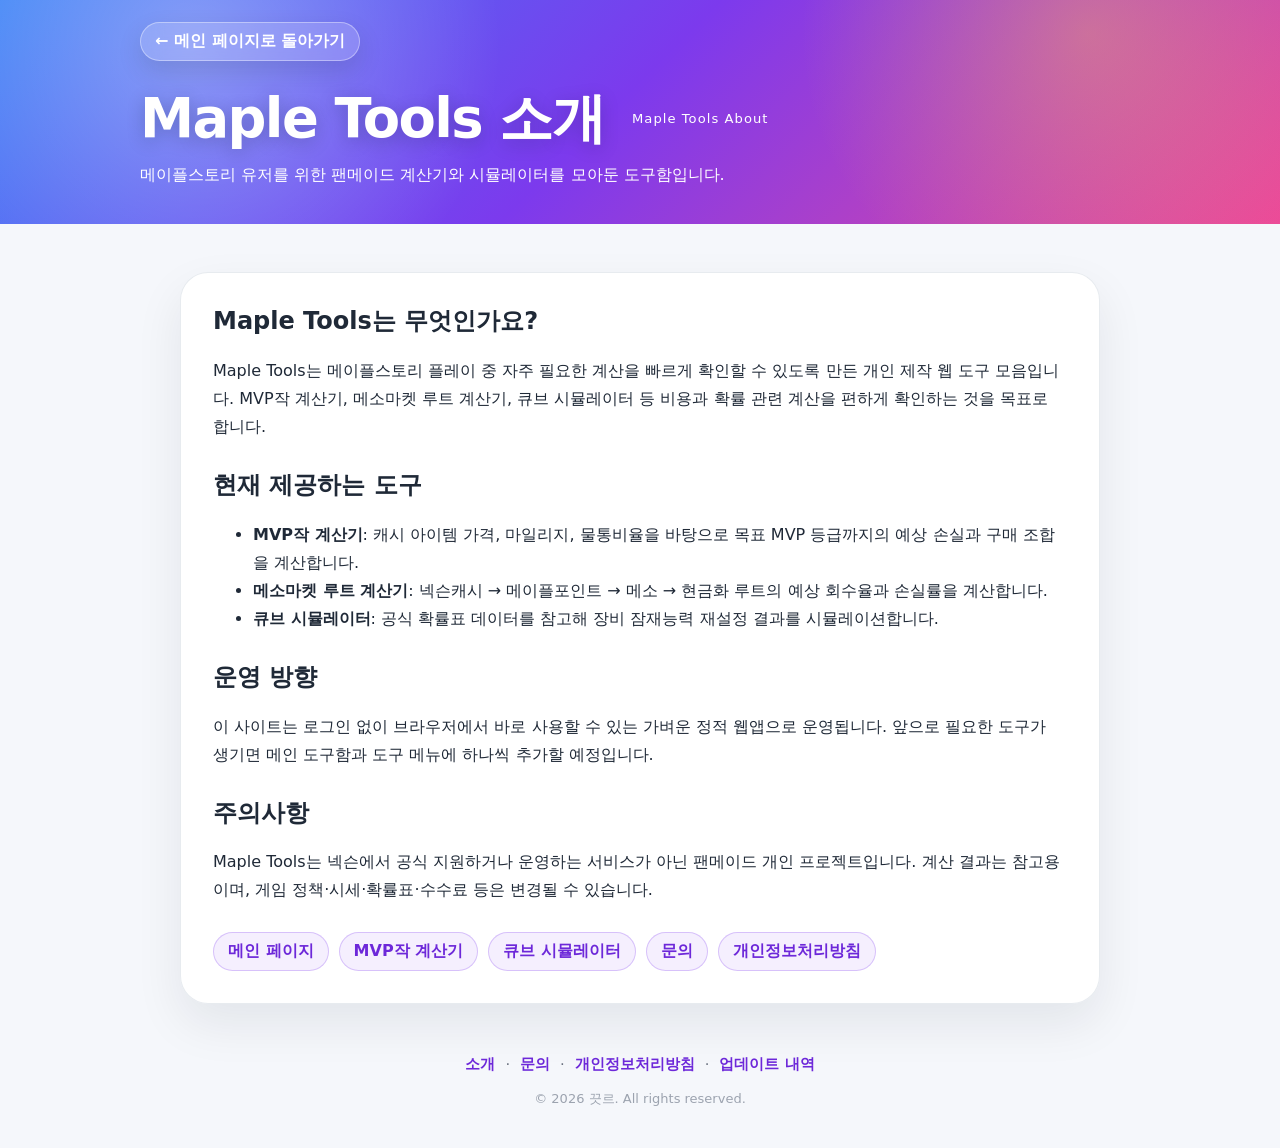
==== commit 81cbdb1d: "Polish info pages and shared footer links" ====
--- a/about.html
+++ b/about.html
@@ -8,64 +8,19 @@
   <meta name="description" content="Maple Tools는 메이플스토리 유저를 위한 팬메이드 계산기 및 시뮬레이터 도구 모음입니다." />
   <link rel="icon" href="assets/favicon/favicon.jpg" />
   <link rel="stylesheet" href="css/styles.css" />
-  <style>
-    .info-page {
-      max-width: 960px;
-      margin: 48px auto;
-      padding: 0 20px;
-    }
-
-    .info-card {
-      background: rgba(255, 255, 255, 0.94);
-      border: 1px solid rgba(148, 163, 184, 0.22);
-      border-radius: 28px;
-      box-shadow: 0 20px 48px rgba(15, 23, 42, 0.08);
-      padding: 32px;
-    }
-
-    .info-card h2 {
-      margin-top: 0;
-    }
-
-    .info-card p,
-    .info-card li {
-      line-height: 1.75;
-    }
-
-    .info-card a {
-      color: #6d28d9;
-      font-weight: 700;
-      text-decoration: none;
-    }
-
-    .info-card a:hover {
-      text-decoration: underline;
-    }
-
-    .info-links {
-      display: flex;
-      flex-wrap: wrap;
-      gap: 10px;
-      margin-top: 28px;
-    }
-
-    .info-links a {
-      border: 1px solid rgba(124, 58, 237, 0.25);
-      border-radius: 999px;
-      padding: 8px 14px;
-      background: rgba(124, 58, 237, 0.08);
-    }
-  </style>
+  <link rel="stylesheet" href="css/info-pages.css" />
 </head>
 
 <body>
   <header class="hero">
     <div class="hero-content">
-      <a class="back-link" href="index.html">← 메인 페이지로 돌아가기</a>
-      <div class="page-pill">
-        <span>MAPLE TOOLS ABOUT</span>
+      <a class="back-link info-back-link" href="index.html">← 메인 페이지로 돌아가기</a>
+      <div class="info-hero-title-row">
+        <h1>Maple Tools 소개</h1>
+        <div class="page-pill info-page-pill">
+          <span>Maple Tools About</span>
+        </div>
       </div>
-      <h1>Maple Tools 소개</h1>
       <p>메이플스토리 유저를 위한 팬메이드 계산기와 시뮬레이터를 모아둔 도구함입니다.</p>
     </div>
   </header>
@@ -108,6 +63,15 @@
   </main>
 
   <footer class="footer page-footer">
+    <nav class="footer-links" aria-label="사이트 정보 링크">
+      <a href="about.html">소개</a>
+      <span aria-hidden="true">·</span>
+      <a href="contact.html">문의</a>
+      <span aria-hidden="true">·</span>
+      <a href="privacy.html">개인정보처리방침</a>
+      <span aria-hidden="true">·</span>
+      <a href="updates.html">업데이트 내역</a>
+    </nav>
     <div class="footer-copy">
       <p>© 2026 끗르. All rights reserved.</p>
     </div>
--- a/css/styles.css
+++ b/css/styles.css
@@ -621,6 +621,38 @@
   border-top: 1px solid #e5e7eb;
   margin: 14px 0;
 }
+
+.footer-links {
+  display: flex;
+  justify-content: center;
+  align-items: center;
+  flex-wrap: wrap;
+  gap: 6px 10px;
+  margin: 18px auto 10px;
+  text-align: center;
+  font-size: 0.92rem;
+  line-height: 1.6;
+}
+
+.footer-links a,
+.footer-links span {
+  display: inline-flex;
+  align-items: center;
+  white-space: nowrap;
+}
+
+.footer-links a {
+  color: #6d28d9;
+  font-weight: 700;
+  text-decoration: none;
+}
+
+.footer-links a:hover,
+.footer-links a:focus {
+  text-decoration: underline;
+}
+
+
 
 .mvp-target-area {
   margin-top: 28px;
--- a/css/info-pages.css
+++ b/css/info-pages.css
@@ -0,0 +1,172 @@
+/* css/info-pages.css */
+
+.info-page {
+  max-width: 960px;
+  margin: 48px auto;
+  padding: 0 20px;
+}
+
+/* info-pages.css header and back-button styles */
+.info-back-link {
+  display: inline-flex;
+  align-items: center;
+  width: fit-content;
+  border: 1px solid rgba(255, 255, 255, 0.38);
+  background: rgba(255, 255, 255, 0.16);
+  color: #fff;
+  border-radius: 999px;
+  padding: 8px 14px;
+  font-weight: 800;
+  text-decoration: none;
+  backdrop-filter: blur(10px);
+  box-shadow: 0 10px 24px rgba(31, 41, 55, 0.14);
+}
+
+.info-back-link:hover,
+.info-back-link:focus {
+  background: rgba(255, 255, 255, 0.26);
+  text-decoration: none;
+  outline: none;
+}
+
+.info-hero-title-row {
+  display: flex;
+  align-items: center;
+  gap: 14px;
+  flex-wrap: wrap;
+  margin-top: 28px;
+}
+
+.info-hero-title-row h1 {
+  margin: 0;
+  font-size: clamp(2.1rem, 5vw, 3.4rem);
+  line-height: 1.1;
+}
+
+.info-page-pill {
+  font-size: 0.82rem;
+  letter-spacing: 0.08em;
+  padding: 8px 14px;
+}
+
+@media (max-width: 560px) {
+  .info-hero-title-row {
+    gap: 10px;
+  }
+
+  .info-hero-title-row h1 {
+    font-size: clamp(2rem, 10vw, 2.8rem);
+  }
+
+  .info-page-pill {
+    font-size: 0.74rem;
+    padding: 7px 11px;
+  }
+}
+
+
+.info-card {
+  background: rgba(255, 255, 255, 0.94);
+  border: 1px solid rgba(148, 163, 184, 0.22);
+  border-radius: 28px;
+  box-shadow: 0 20px 48px rgba(15, 23, 42, 0.08);
+  padding: 32px;
+}
+
+.info-card h2 {
+  margin-top: 28px;
+}
+
+.info-card h2:first-child {
+  margin-top: 0;
+}
+
+.info-card p,
+.info-card li {
+  line-height: 1.75;
+}
+
+.info-card a {
+  color: #6d28d9;
+  font-weight: 700;
+  text-decoration: none;
+}
+
+.info-card a:hover {
+  text-decoration: underline;
+}
+
+/* about.html specific: info-links */
+.info-links {
+  display: flex;
+  flex-wrap: wrap;
+  gap: 10px;
+  margin-top: 28px;
+}
+
+.info-links a {
+  border: 1px solid rgba(124, 58, 237, 0.25);
+  border-radius: 999px;
+  padding: 8px 14px;
+  background: rgba(124, 58, 237, 0.08);
+}
+
+/* privacy.html specific: privacy-date */
+.privacy-date {
+  color: #6b7280;
+  font-size: 0.95rem;
+  margin-bottom: 24px;
+}
+
+/* contact.html specific: contact-list, contact-item */
+.contact-list {
+  display: grid;
+  gap: 14px;
+  margin-top: 24px;
+}
+
+.contact-item {
+  border: 1px solid rgba(124, 58, 237, 0.18);
+  border-radius: 18px;
+  padding: 18px;
+  background: rgba(124, 58, 237, 0.06);
+}
+
+.contact-item strong {
+  display: block;
+  margin-bottom: 6px;
+}
+
+.contact-item a {
+  color: #6d28d9;
+  font-weight: 800;
+  text-decoration: none;
+}
+
+.contact-item a:hover {
+  text-decoration: underline;
+}
+
+/* updates.html specific: update-list, update-item */
+.update-list {
+  display: grid;
+  gap: 18px;
+  margin-top: 24px;
+}
+
+.update-item {
+  border-left: 4px solid rgba(124, 58, 237, 0.55);
+  background: rgba(124, 58, 237, 0.06);
+  border-radius: 16px;
+  padding: 18px 20px;
+}
+
+.update-item h2 {
+  margin: 0 0 8px;
+  font-size: 1.15rem;
+}
+
+.update-item ul {
+  margin-bottom: 0;
+  line-height: 1.7;
+}
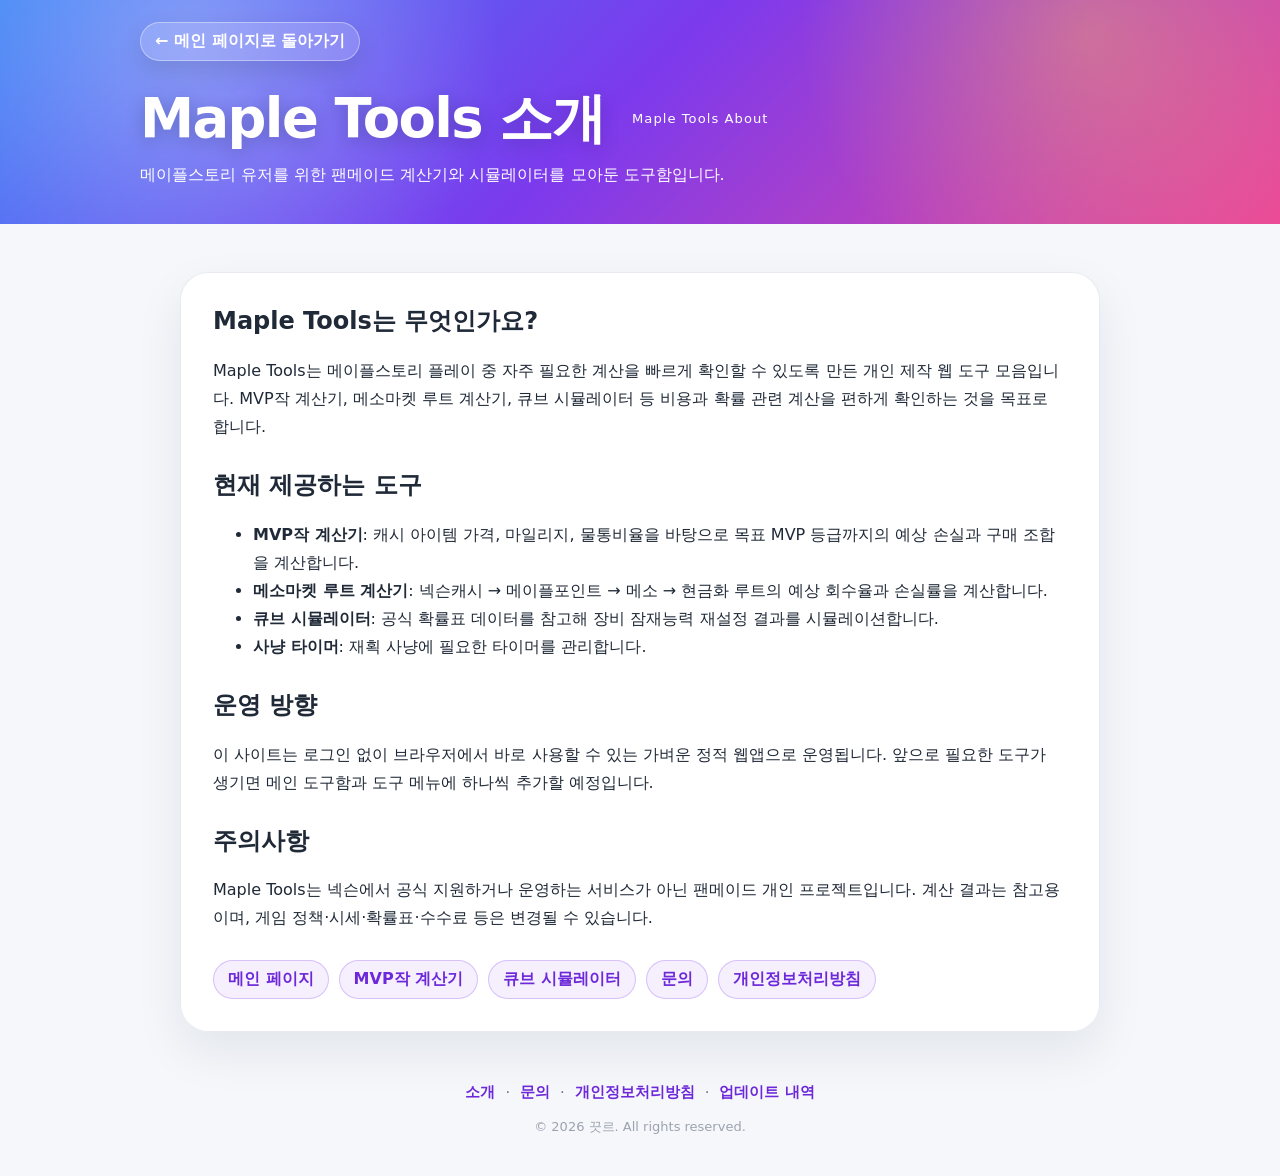
==== commit fa039a99: "Polish hunting timer and tool navigation UI" ====
--- a/about.html
+++ b/about.html
@@ -38,6 +38,7 @@
         <li><strong>MVP작 계산기</strong>: 캐시 아이템 가격, 마일리지, 물통비율을 바탕으로 목표 MVP 등급까지의 예상 손실과 구매 조합을 계산합니다.</li>
         <li><strong>메소마켓 루트 계산기</strong>: 넥슨캐시 → 메이플포인트 → 메소 → 현금화 루트의 예상 회수율과 손실률을 계산합니다.</li>
         <li><strong>큐브 시뮬레이터</strong>: 공식 확률표 데이터를 참고해 장비 잠재능력 재설정 결과를 시뮬레이션합니다.</li>
+        <li><strong>사냥 타이머</strong>: 재획 사냥에 필요한 타이머를 관리합니다.</li>
       </ul>
 
       <h2>운영 방향</h2>
--- a/css/styles.css
+++ b/css/styles.css
@@ -73,7 +73,7 @@
 
 .hero-content {
   position: relative;
-  z-index: 2;
+  z-index: 100;
   max-width: 1000px;
   margin: 0 auto;
 }
@@ -1078,7 +1078,8 @@
 .tools-nav {
   position: relative;
   display: inline-block;
-  z-index: 80;
+  z-index: 6000;
+  isolation: isolate;
 }
 
 .tools-menu-button {
@@ -1119,10 +1120,11 @@
   min-width: 180px;
   padding: 8px;
   border-radius: 16px;
-  background: rgba(255, 255, 255, 0.97);
+  background: rgba(255, 255, 255, 0.95);
   border: 1px solid rgba(148, 163, 184, 0.28);
-  box-shadow: 0 16px 34px rgba(31, 41, 55, 0.18);
-  z-index: 999;
+  box-shadow: 0 18px 42px rgba(15, 23, 42, 0.18);
+  backdrop-filter: blur(14px);
+  z-index: 6001;
   display: flex;
   flex-direction: column;
   gap: 3px;
@@ -1553,6 +1555,54 @@
   font-size: 18px;
   color: #111827;
   font-weight: 800;
+}
+
+.cube-stat-line {
+  display: flex;
+  justify-content: space-between;
+  align-items: center;
+  margin-bottom: 12px;
+}
+
+.cube-stat-line .cube-stat-label {
+  margin-bottom: 0;
+}
+
+.cube-reset-count-row {
+  display: flex;
+  align-items: baseline;
+  justify-content: flex-start;
+  gap: 10px;
+  margin-bottom: 12px;
+}
+
+.cube-reset-count-row .cube-stat-label {
+  margin-bottom: 0;
+}
+
+.cube-reset-count-row .cube-stat-value {
+  font-variant-numeric: tabular-nums;
+}
+
+.cube-meso-stat {
+  display: grid;
+  gap: 4px;
+}
+
+.cube-meso-stat .cube-stat-label {
+  margin-bottom: 0;
+}
+
+.cube-meso-value {
+  display: block;
+  min-height: 1.45em;
+  line-height: 1.25;
+  font-size: 17px;
+  font-weight: 800;
+  color: #111827;
+  font-variant-numeric: tabular-nums;
+  white-space: nowrap;
+  overflow-wrap: normal;
 }
 
 /* 큐브 로그 */
@@ -1814,6 +1864,7 @@
   font-size: 0.82rem;
   color: #4b5563;
   font-weight: 700;
+  white-space: nowrap;
 }
 
 .compact-select {
@@ -2413,6 +2464,26 @@
     top: 24px;
     opacity: 0.92;
   }
+
+  .cube-log-controls {
+    gap: 6px;
+  }
+
+  .log-toggle-button,
+  .log-clear-button {
+    padding: 5px 8px;
+    font-size: 0.78rem;
+  }
+
+  .log-limit-control {
+    gap: 4px;
+    font-size: 0.78rem;
+  }
+
+  .compact-select {
+    padding: 3px 6px;
+    font-size: 0.78rem;
+  }
 }
 
 /* 큐브 시뮬레이터 현황 및 로그 그리드 */
@@ -2491,3 +2562,664 @@
   }
 }
 
+@media (max-width: 560px) {
+  .cube-meso-value {
+    font-size: 15px;
+    letter-spacing: -0.01em;
+  }
+}
+
+/* --- 사냥 타이머 스타일 시작 --- */
+.warning-banner {
+  background-color: #fef3c7;
+  border: 1px solid #fde68a;
+  color: #92400e;
+  padding: 16px;
+  border-radius: 16px;
+  margin-bottom: 24px;
+  display: flex;
+  align-items: center;
+  gap: 12px;
+  font-size: 14.5px;
+  line-height: 1.5;
+}
+
+.warning-banner-icon {
+  font-size: 22px;
+  flex-shrink: 0;
+}
+
+.hunting-timer-grid {
+  display: grid;
+  grid-template-columns: 1.5fr 1fr;
+  gap: 24px;
+  align-items: start;
+}
+
+@media (max-width: 768px) {
+  .hunting-timer-grid {
+    grid-template-columns: 1fr;
+  }
+}
+
+.timer-card-header {
+  display: flex;
+  align-items: center;
+  gap: 10px;
+  margin-bottom: 20px;
+}
+
+.timer-card-title {
+  margin: 0;
+  font-size: 22px;
+  font-weight: 700;
+  display: flex;
+  align-items: center;
+  gap: 8px;
+}
+
+.timer-card-icon {
+  font-size: 24px;
+}
+
+.timer-display {
+  font-size: clamp(54px, 8vw, 76px);
+  font-weight: 700;
+  text-align: center;
+  margin: 20px 0;
+  font-family: monospace, sans-serif;
+  color: #1e1b4b;
+  letter-spacing: -0.02em;
+  background: #f8fafc;
+  padding: 20px;
+  border-radius: 16px;
+  border: 1px solid #cbd5e1;
+  line-height: 1;
+}
+
+.timer-controls {
+  display: grid;
+  grid-template-columns: 1.2fr 1fr 1fr;
+  gap: 12px;
+  margin-bottom: 20px;
+}
+
+.timer-controls button {
+  font-size: 16px;
+  padding: 14px 20px;
+  font-weight: 700;
+}
+
+.btn-start {
+  background: linear-gradient(135deg, #3b82f6 0%, #2563eb 100%) !important;
+  color: white !important;
+  box-shadow: 0 10px 20px rgba(37, 99, 235, 0.25) !important;
+}
+
+.btn-pause {
+  background: linear-gradient(135deg, #f59e0b 0%, #d97706 100%) !important;
+  color: white !important;
+  box-shadow: 0 10px 20px rgba(217, 119, 6, 0.25) !important;
+}
+
+.btn-reset {
+  background: #f3f4f6 !important;
+  color: #4b5563 !important;
+  box-shadow: none !important;
+  border: 1px solid #d1d5db !important;
+}
+
+.btn-reset:hover {
+  background: #e5e7eb !important;
+}
+
+.timer-presets {
+  display: flex;
+  gap: 8px;
+  justify-content: center;
+  flex-wrap: wrap;
+}
+
+.timer-presets button {
+  flex: 1;
+  min-width: 60px;
+  padding: 10px 12px;
+  font-size: 14px;
+  background: white;
+  color: #4b5563;
+  box-shadow: none;
+  border: 1px solid #d1d5db;
+  border-radius: 12px;
+}
+
+.timer-presets button:hover {
+  background: #f3f4f6;
+  color: #111827;
+}
+
+.timer-presets button.active {
+  background: #4f46e5;
+  color: white;
+  border-color: #4f46e5;
+}
+
+.skill-timer-card {
+  border-top: 5px solid #8b5cf6;
+}
+
+.skill-timer-card .timer-display {
+  color: #4c1d95;
+  font-size: clamp(42px, 6vw, 58px);
+  padding: 16px;
+}
+
+.interval-display-text {
+  font-size: 14px;
+  color: #6b7280;
+  text-align: center;
+  margin-top: -10px;
+  margin-bottom: 15px;
+}
+
+.timer-alert {
+  margin-top: 18px;
+  padding: 14px 18px;
+  border-radius: 12px;
+  background: #f5f3ff;
+  border: 1px solid #ddd6fe;
+  color: #6d28d9;
+  font-weight: 700;
+  text-align: center;
+  opacity: 0;
+  transform: translateY(10px);
+  transition: all 0.3s ease;
+  pointer-events: none;
+}
+
+.timer-alert.show {
+  opacity: 1;
+  transform: translateY(0);
+  animation: pulseAlert 1.5s infinite;
+}
+
+@keyframes pulseAlert {
+
+  0%,
+  100% {
+    background-color: #f5f3ff;
+    border-color: #ddd6fe;
+  }
+
+  50% {
+    background-color: #ede9fe;
+    border-color: #c084fc;
+  }
+}
+
+.checklist-card {
+  position: sticky;
+  top: 24px;
+}
+
+.checklist-list {
+  display: flex;
+  flex-direction: column;
+  gap: 14px;
+  margin-top: 15px;
+}
+
+.checklist-item {
+  display: flex;
+  align-items: center;
+  gap: 12px;
+  padding: 14px 16px;
+  border: 1px solid #e5e7eb;
+  border-radius: 14px;
+  background: #f9fafb;
+  cursor: pointer;
+  transition: background 0.2s ease, border-color 0.2s ease;
+}
+
+.checklist-item:hover {
+  background: #f3f4f6;
+  border-color: #cbd5e1;
+}
+
+.checklist-item input[type="checkbox"] {
+  width: 20px;
+  height: 20px;
+  accent-color: #4f46e5;
+  cursor: pointer;
+}
+
+.checklist-item span {
+  font-size: 15px;
+  color: #374151;
+  user-select: none;
+  font-weight: 700;
+}
+
+.checklist-item.checked {
+  background: #ecfdf5;
+  border-color: #a7f3d0;
+}
+
+.checklist-item.checked span {
+  text-decoration: line-through;
+  color: #059669;
+}
+
+/* --- 사냥 타이머 추가 스타일 시작 --- */
+.session-timer-card {
+  position: relative;
+}
+
+.countdown-overlay {
+  position: absolute;
+  top: 0;
+  left: 0;
+  width: 100%;
+  height: 100%;
+  background: rgba(30, 27, 75, 0.96);
+  /* Deep purple background */
+  display: flex;
+  align-items: center;
+  justify-content: center;
+  z-index: 10;
+  border-radius: 20px;
+  backdrop-filter: blur(4px);
+  transition: opacity 0.3s ease;
+}
+
+.countdown-overlay.hidden {
+  display: none !important;
+}
+
+.countdown-number {
+  font-size: clamp(60px, 12vw, 90px);
+  font-weight: 700;
+  color: #f5f3ff;
+  animation: countdownPulse 1s ease-in-out infinite;
+  text-shadow: 0 0 20px rgba(139, 92, 246, 0.8);
+}
+
+@keyframes countdownPulse {
+  0% {
+    transform: scale(0.5);
+    opacity: 0;
+  }
+
+  15% {
+    opacity: 1;
+  }
+
+  80% {
+    transform: scale(1.1);
+    opacity: 1;
+  }
+
+  100% {
+    transform: scale(1.25);
+    opacity: 0;
+  }
+}
+
+.hunting-session-action-row {
+  display: flex;
+  align-items: center;
+  justify-content: center;
+  flex-wrap: wrap;
+  gap: 10px 14px;
+  margin-top: 20px;
+}
+
+.material-count-wrap {
+  display: inline-flex;
+  align-items: center;
+  gap: 8px;
+}
+
+.material-count-icon {
+  width: 28px;
+  height: 28px;
+  object-fit: contain;
+  flex-shrink: 0;
+}
+
+.material-count-control {
+  display: flex;
+  align-items: center;
+  justify-content: center;
+  gap: 12px;
+  padding: 6px 10px;
+  background: #f8fafc;
+  border: 1px solid #cbd5e1;
+  border-radius: 12px;
+  min-width: 140px;
+}
+
+.material-count-button {
+  width: 28px;
+  height: 28px;
+  border-radius: 50% !important;
+  border: 1px solid #cbd5e1 !important;
+  background: white !important;
+  color: #1e1b4b !important;
+  font-size: 16px !important;
+  font-weight: 700 !important;
+  display: flex !important;
+  align-items: center !important;
+  justify-content: center !important;
+  cursor: pointer !important;
+  box-shadow: 0 1px 3px rgba(0, 0, 0, 0.05) !important;
+  transition: all 0.2s ease !important;
+  padding: 0 !important;
+}
+
+.material-count-button:hover:not(:disabled) {
+  background: #e2e8f0 !important;
+  border-color: #94a3b8 !important;
+  transform: scale(1.05) !important;
+}
+
+.material-count-button:disabled {
+  opacity: 0.4 !important;
+  cursor: not-allowed !important;
+  box-shadow: none !important;
+}
+
+.material-count-value {
+  font-size: 15px;
+  font-weight: 700;
+  color: #1e1b4b;
+  min-width: 50px;
+  text-align: center;
+  user-select: none;
+}
+
+.compact-timer-controls {
+  display: inline-flex;
+  align-items: center;
+  gap: 8px;
+  flex-wrap: wrap;
+}
+
+.compact-timer-controls button {
+  font-size: 14px !important;
+  padding: 10px 16px !important;
+  border-radius: 12px !important;
+}
+
+.timer-display-with-icon {
+  display: flex;
+  align-items: center;
+  justify-content: center;
+  gap: 12px;
+  position: relative;
+}
+
+.timer-display-icon {
+  width: clamp(34px, 8vw, 52px);
+  height: auto;
+  object-fit: contain;
+  flex-shrink: 0;
+}
+
+.skill-timer-icon {
+  width: clamp(30px, 7vw, 46px);
+}
+
+.timer-display-group {
+  display: flex;
+  gap: 16px;
+  justify-content: center;
+  align-items: center;
+  margin: 20px 0;
+  flex-wrap: wrap;
+}
+
+.install-timer-container {
+  flex: 1;
+  min-width: 180px;
+  max-width: 280px;
+}
+
+.install-timer-container.hidden {
+  display: none !important;
+}
+
+.install-timer-display {
+  display: flex;
+  align-items: center;
+  justify-content: center;
+  gap: 8px;
+  background: #f8fafc;
+  padding: 12px 16px;
+  border-radius: 14px;
+  border: 1px solid #cbd5e1;
+  color: #1e1b4b;
+}
+
+.install-timer-label {
+  font-size: 16px;
+  font-weight: 700;
+  color: #6b7280;
+}
+
+.install-timer-display strong {
+  font-size: 32px;
+  font-weight: 700;
+  font-family: monospace, sans-serif;
+}
+
+.install-option-row {
+  display: flex;
+  align-items: center;
+  gap: 12px;
+  margin-top: 15px;
+  flex-wrap: wrap;
+}
+
+.install-option-icon {
+  width: 28px;
+  height: 28px;
+  object-fit: contain;
+  flex-shrink: 0;
+}
+
+.install-option-name {
+  font-size: 15px;
+  font-weight: 700;
+  color: #1f2937;
+  min-width: 80px;
+}
+
+.janus-level-buttons,
+.erda-toggle-buttons {
+  display: inline-flex;
+  align-items: center;
+  gap: 8px;
+  flex-wrap: wrap;
+}
+
+.janus-level-buttons button,
+.erda-toggle-buttons button {
+  font-family: inherit;
+  padding: 6px 12px !important;
+  border-radius: 999px !important;
+  font-size: 14px !important;
+  font-weight: 700 !important;
+  background: white;
+  color: #4b5563;
+  box-shadow: none;
+  border: 1px solid #d1d5db;
+  cursor: pointer;
+  transition: all 0.2s ease;
+}
+
+.janus-level-buttons button:hover,
+.erda-toggle-buttons button:hover {
+  background: #f3f4f6;
+  color: #111827;
+}
+
+.janus-level-buttons button.active,
+.erda-toggle-buttons button.active {
+  background: #4f46e5;
+  color: white;
+  border-color: #4f46e5;
+}
+
+.timer-alert.is-flashing {
+  animation: janusAlertFlash 0.45s ease-in-out infinite alternate;
+}
+
+@keyframes janusAlertFlash {
+  from {
+    transform: translateY(0);
+    box-shadow: 0 0 0 rgba(245, 158, 11, 0);
+    background-color: #f5f3ff;
+    border-color: #ddd6fe;
+  }
+
+  to {
+    transform: translateY(-1px);
+    box-shadow: 0 0 18px rgba(245, 158, 11, 0.28);
+    background-color: #ede9fe;
+    border-color: #c084fc;
+  }
+}
+
+@media (max-width: 600px) {
+  .timer-display-group {
+    flex-direction: column;
+    align-items: stretch;
+    gap: 12px;
+  }
+
+  .install-timer-container {
+    min-width: 0;
+    max-width: none;
+    width: 100%;
+  }
+}
+
+.install-timer-display-icon {
+  width: 24px;
+  height: 24px;
+  object-fit: contain;
+  flex-shrink: 0;
+}
+
+@media (max-width: 430px) {
+  .install-timer-display-icon {
+    width: 22px;
+    height: 22px;
+  }
+}
+
+.timer-demo-button {
+  border: 1px solid rgba(124, 58, 237, 0.28);
+  background: rgba(124, 58, 237, 0.08);
+  color: #5b21b6;
+  border-radius: 999px;
+  padding: 5px 10px;
+  font-family: inherit;
+  font-size: 0.82rem;
+  font-weight: 800;
+  cursor: pointer;
+  transition: all 0.2s ease;
+  align-self: center;
+}
+
+.timer-demo-button:hover:not(:disabled) {
+  background: rgba(124, 58, 237, 0.16);
+  border-color: rgba(124, 58, 237, 0.4);
+}
+
+.timer-demo-button:disabled {
+  opacity: 0.55;
+  cursor: not-allowed;
+}
+
+.timer-card-heading-row {
+  display: flex;
+  align-items: center;
+  gap: 20px;
+  flex-wrap: wrap;
+}
+
+.timer-card-heading-row h2 {
+  margin: 0;
+  line-height: 1.1;
+}
+
+.session-timer-card.is-session-complete-flashing {
+  animation: sessionCompleteFlash 0.9s ease-in-out 4;
+}
+
+@keyframes sessionCompleteFlash {
+  0% {
+    background: #ffffff;
+    box-shadow: 0 12px 30px rgba(15, 23, 42, 0.08);
+  }
+
+  50% {
+    background: #e0f2fe;
+    /* pastel sky-blue */
+    box-shadow: 0 0 26px rgba(56, 189, 248, 0.26);
+  }
+
+  100% {
+    background: #ffffff;
+    box-shadow: 0 12px 30px rgba(15, 23, 42, 0.08);
+  }
+}
+
+.install-timer-card.is-install-alert-flashing {
+  animation: installAlertFlash 0.45s ease-in-out 4;
+}
+
+@keyframes installAlertFlash {
+  0% {
+    background: #ffffff;
+    box-shadow: 0 12px 30px rgba(15, 23, 42, 0.08);
+  }
+
+  50% {
+    background: #fef9c3;
+    /* pastel yellow */
+    box-shadow: 0 0 22px rgba(245, 158, 11, 0.24);
+  }
+
+  100% {
+    background: #ffffff;
+    box-shadow: 0 12px 30px rgba(15, 23, 42, 0.08);
+  }
+}
+
+.session-complete-message {
+  background: rgba(224, 242, 254, 0.82);
+  border-color: rgba(56, 189, 248, 0.32);
+  color: #075985;
+}
+
+.session-complete-message.show {
+  animation: sessionPulseAlert 1.5s infinite;
+}
+
+@keyframes sessionPulseAlert {
+
+  0%,
+  100% {
+    background-color: rgba(224, 242, 254, 0.82);
+    border-color: rgba(56, 189, 248, 0.32);
+  }
+
+  50% {
+    background-color: rgba(186, 230, 253, 0.9);
+    border-color: rgba(56, 189, 248, 0.48);
+  }
+}
+
+/* --- 사냥 타이머 추가 스타일 끝 --- */
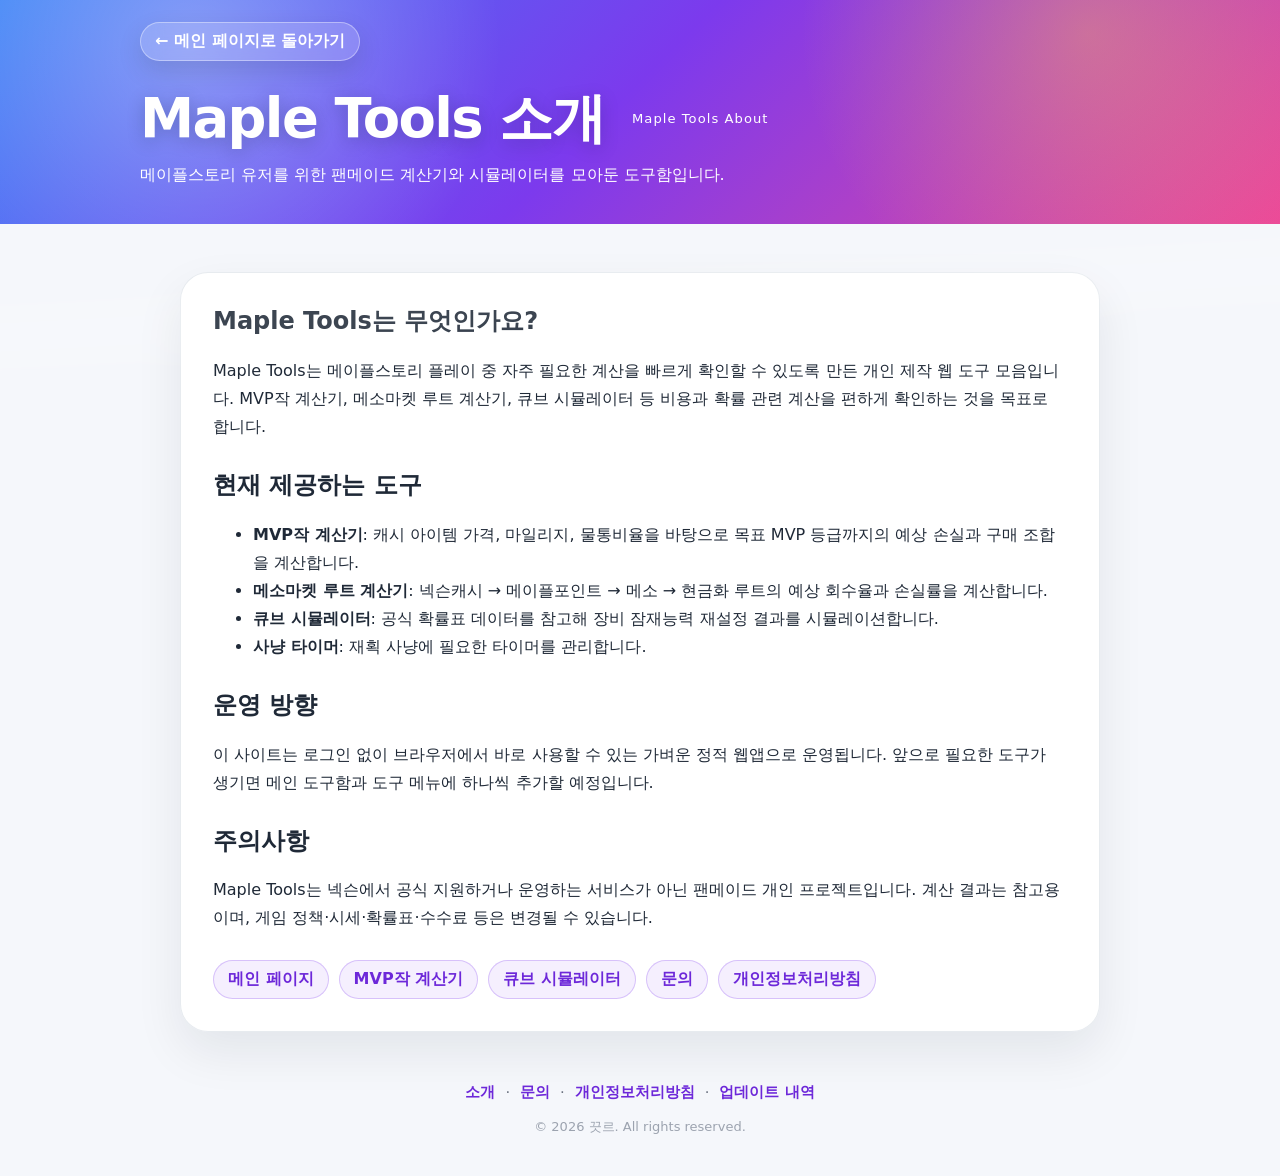
==== commit 5860376b: "Load modular CSS files directly" ====
--- a/about.html
+++ b/about.html
@@ -7,7 +7,9 @@
   <title>소개 | Maple Tools</title>
   <meta name="description" content="Maple Tools는 메이플스토리 유저를 위한 팬메이드 계산기 및 시뮬레이터 도구 모음입니다." />
   <link rel="icon" href="assets/favicon/favicon.jpg" />
-  <link rel="stylesheet" href="css/styles.css" />
+  <link rel="stylesheet" href="css/base.css" />
+  <link rel="stylesheet" href="css/layout.css" />
+  <link rel="stylesheet" href="css/components.css" />
   <link rel="stylesheet" href="css/info-pages.css" />
 </head>
 
--- a/css/base.css
+++ b/css/base.css
@@ -0,0 +1,54 @@
+@font-face {
+  font-family: "Maplestory";
+  src: url("../assets/fonts/Maplestory_Light.ttf") format("truetype");
+  font-weight: 400;
+  font-style: normal;
+  font-display: swap;
+}
+
+@font-face {
+  font-family: "Maplestory";
+  src: url("../assets/fonts/Maplestory_Bold.ttf") format("truetype");
+  font-weight: 700;
+  font-style: normal;
+  font-display: swap;
+}
+
+* {
+  box-sizing: border-box;
+}
+
+html {
+  overflow-x: hidden;
+}
+
+body {
+  margin: 0;
+  overflow-x: hidden;
+  width: 100%;
+  font-family: "Maplestory", system-ui, -apple-system, BlinkMacSystemFont, "Segoe UI", sans-serif;
+  background: #f5f7fb;
+  color: #1f2937;
+}
+
+h1,
+h2,
+h3,
+button,
+.item-name,
+.cash-price,
+.summary-value,
+label span {
+  font-weight: 700;
+}
+
+.subtitle,
+.note,
+.footer,
+.item-meta {
+  font-weight: 400;
+}
+
+.hidden {
+  display: none;
+}
--- a/css/layout.css
+++ b/css/layout.css
@@ -0,0 +1,357 @@
+/* --- Hero Section 시작 --- */
+.hero {
+  position: relative;
+  overflow: visible;
+  background:
+    radial-gradient(circle at 15% 20%, rgba(255, 255, 255, 0.32), transparent 28%),
+    radial-gradient(circle at 85% 15%, rgba(252, 211, 77, 0.32), transparent 26%),
+    linear-gradient(135deg, #3b82f6 0%, #7c3aed 48%, #ec4899 100%);
+  color: white;
+  padding: 22px 20px;
+}
+
+.hero::after {
+  content: "";
+  position: absolute;
+  inset: auto -80px -110px -80px;
+  height: 60px;
+  background: rgba(255, 255, 255, 0.13);
+  filter: blur(10px);
+  transform: rotate(-3deg);
+}
+
+.hero-content {
+  position: relative;
+  z-index: 100;
+  max-width: 1000px;
+  margin: 0 auto;
+}
+
+.hero-bg-orb {
+  position: absolute;
+  border-radius: 999px;
+  filter: blur(4px);
+  opacity: 0.8;
+  pointer-events: none;
+}
+
+.orb-one {
+  width: 160px;
+  height: 160px;
+  right: 12%;
+  top: 36px;
+  background: rgba(255, 255, 255, 0.16);
+}
+
+.orb-two {
+  width: 90px;
+  height: 90px;
+  right: 28%;
+  bottom: 36px;
+  background: rgba(255, 255, 255, 0.12);
+}
+
+.eyebrow {
+  margin: 0 0 10px;
+  font-size: 14px;
+  opacity: 0.95;
+  letter-spacing: 0.08em;
+  text-transform: uppercase;
+}
+
+.brand-line {
+  display: inline-flex;
+  align-items: center;
+  gap: 10px;
+  padding: 8px 12px;
+  border-radius: 999px;
+  background: rgba(255, 255, 255, 0.16);
+  backdrop-filter: blur(10px);
+  box-shadow: 0 8px 24px rgba(15, 23, 42, 0.14);
+}
+
+.brand-icon {
+  width: 28px;
+  height: 28px;
+  object-fit: cover;
+  border-radius: 8px;
+  background: white;
+}
+
+.hero-title-row {
+  display: flex;
+  align-items: center;
+  gap: 14px;
+  flex-wrap: wrap;
+  margin: 10px 0 0;
+}
+
+.hero-title-row h1 {
+  margin: 0;
+}
+
+h1 {
+  font-size: clamp(30px, 4.5vw, 48px);
+  line-height: 1.1;
+  letter-spacing: -0.03em;
+  text-shadow: 0 4px 18px rgba(15, 23, 42, 0.22);
+}
+
+.creator {
+  display: inline-flex;
+  align-items: center;
+  gap: 7px;
+  margin: 0;
+  padding: 7px 11px;
+  border-radius: 999px;
+  font-size: clamp(14px, 2vw, 18px);
+  font-weight: 800;
+  letter-spacing: -0.02em;
+  vertical-align: middle;
+  background: rgba(255, 255, 255, 0.18);
+  box-shadow: inset 0 0 0 1px rgba(255, 255, 255, 0.18);
+}
+
+.server-icon {
+  width: 26px;
+  height: 26px;
+  object-fit: contain;
+  border-radius: 7px;
+  background: rgba(255, 255, 255, 0.85);
+  padding: 2px;
+}
+
+.subtitle {
+  max-width: 760px;
+  margin: 12px 0 0;
+  font-size: 16px;
+  line-height: 1.6;
+  opacity: 0.96;
+  text-shadow: 0 2px 10px rgba(15, 23, 42, 0.16);
+}
+/* --- Hero Section 끝 --- */
+
+.container {
+  max-width: 1100px;
+  margin: 32px auto;
+  padding: 0 20px;
+}
+
+.footer {
+  max-width: 1100px;
+  margin: 20px auto 40px;
+  padding: 0 20px;
+  color: #6b7280;
+  font-size: 14px;
+}
+
+.footer-notices {
+  max-width: 1100px;
+  margin: 0 auto;
+  padding: 14px 18px;
+  border-radius: 14px;
+  background: #ffffff;
+  border: 1px solid #e5e7eb;
+  line-height: 1.6;
+  font-size: 12.5px;
+}
+
+.footer-notices-ko,
+.footer-notices-en {
+  background: transparent;
+  border: 0;
+  border-radius: 0;
+  padding: 0;
+  margin: 0;
+}
+
+.footer-notices p {
+  margin: 0 0 8px;
+}
+
+.footer-notices p:last-child {
+  margin-bottom: 0;
+}
+
+.footer-copy {
+  margin-top: 14px;
+  text-align: center;
+  color: #9ca3af;
+  font-size: 13px;
+}
+
+.footer-copy p {
+  margin: 0;
+}
+
+.footer-divider {
+  border: 0;
+  border-top: 1px solid #e5e7eb;
+  margin: 14px 0;
+}
+
+.footer-links {
+  display: flex;
+  justify-content: center;
+  align-items: center;
+  flex-wrap: wrap;
+  gap: 6px 10px;
+  margin: 18px auto 10px;
+  text-align: center;
+  font-size: 0.92rem;
+  line-height: 1.6;
+}
+
+.footer-links a,
+.footer-links span {
+  display: inline-flex;
+  align-items: center;
+  white-space: nowrap;
+}
+
+.footer-links a {
+  color: #6d28d9;
+  font-weight: 700;
+  text-decoration: none;
+}
+
+.footer-links a:hover,
+.footer-links a:focus {
+  text-decoration: underline;
+}
+
+/* --- 메이플 도구함 허브 추가 스타일 --- */
+.hero-top-row {
+  display: flex;
+  justify-content: space-between;
+  align-items: center;
+  flex-wrap: wrap;
+  gap: 12px;
+  margin-bottom: 16px;
+}
+
+.hub-grid {
+  display: grid;
+  grid-template-columns: repeat(auto-fit, minmax(320px, 1fr));
+  gap: 24px;
+  margin-top: 12px;
+}
+
+/* --- 메인 허브 히어로 캐릭터 및 후원 버튼 스타일 --- */
+.hero-main-row {
+  position: relative;
+  display: flex;
+  align-items: center;
+  justify-content: flex-start;
+  gap: 32px;
+  width: 100%;
+}
+
+.hero-text-block {
+  flex: 0 1 auto;
+  min-width: 0;
+  z-index: 2;
+}
+
+.hero-character {
+  position: absolute;
+  left: 43%;
+  bottom: -6px;
+  width: clamp(120px, 13vw, 175px);
+  height: auto;
+  object-fit: contain;
+  pointer-events: none;
+  filter: drop-shadow(0 12px 22px rgba(31, 41, 55, 0.22));
+  z-index: 1;
+}
+
+.hero-side-block {
+  margin-left: auto;
+  display: flex;
+  flex-direction: column;
+  align-items: flex-end;
+  justify-content: center;
+  gap: 12px;
+  flex-shrink: 0;
+  z-index: 2;
+}
+
+/* 768px 이하 모바일 디바이스 반응형 대응 */
+@media (max-width: 768px) {
+  .hero-main-row {
+    position: relative;
+    display: block;
+    min-height: 160px;
+  }
+
+  .hero-text-block {
+    position: relative;
+    z-index: 2;
+    max-width: 65%;
+    margin-bottom: 24px;
+  }
+
+  .hero-character {
+    position: absolute;
+    right: 12px;
+    left: auto;
+    bottom: auto;
+    top: 24px;
+    width: clamp(74px, 22vw, 112px);
+    z-index: 1;
+  }
+
+  .hero-side-block {
+    margin-left: 0;
+    width: 100%;
+    align-items: flex-start;
+    position: relative;
+    z-index: 3;
+  }
+}
+
+/* 아주 좁은 화면 대응 */
+@media (max-width: 420px) {
+  .hero-text-block {
+    max-width: 72%;
+  }
+
+  .hero-character {
+    width: 72px;
+    right: 8px;
+    top: 24px;
+    opacity: 0.92;
+  }
+}
+
+/* 모바일 화면에서 제목과 제작자 뱃지가 같은 줄에 유지되도록 설정 */
+@media (max-width: 760px) {
+  .hero-title-row {
+    gap: 10px;
+    flex-wrap: nowrap;
+  }
+
+  .hero-title-row h1 {
+    white-space: nowrap;
+  }
+
+  .hero-title-row .creator {
+    flex-shrink: 0;
+  }
+}
+
+@media (max-width: 360px) {
+  .hero-title-row {
+    flex-wrap: wrap;
+  }
+
+  .hero-title-row h1 {
+    white-space: normal;
+  }
+}
+
+@media (max-width: 620px) {
+  .brand-line {
+    font-size: 12px;
+  }
+}
--- a/css/components.css
+++ b/css/components.css
@@ -0,0 +1,427 @@
+.card {
+  background: white;
+  border-radius: 20px;
+  padding: 24px;
+  margin-bottom: 24px;
+  box-shadow: 0 12px 30px rgba(15, 23, 42, 0.08);
+}
+
+.card h2 {
+  margin: 0 0 20px;
+  font-size: 24px;
+}
+
+.card h3 {
+  margin-top: 28px;
+}
+
+.select-input {
+  width: 100%;
+  padding: 12px 14px;
+  border: 1px solid #d1d5db;
+  border-radius: 12px;
+  font-size: 15px;
+  outline: none;
+  background: white;
+  color: #1f2937;
+  font-family: inherit;
+}
+
+.select-input:focus {
+  border-color: #6366f1;
+  box-shadow: 0 0 0 3px rgba(99, 102, 241, 0.15);
+}
+
+.badge {
+  display: inline-block;
+  margin-left: 6px;
+  padding: 3px 8px;
+  border-radius: 999px;
+  font-size: 12px;
+  font-weight: 700;
+  background: #ede9fe;
+  color: #6d28d9;
+}
+
+.actions {
+  display: flex;
+  gap: 12px;
+  margin-bottom: 24px;
+}
+
+button {
+  border: 0;
+  border-radius: 14px;
+  padding: 14px 20px;
+  font-size: 16px;
+  cursor: pointer;
+  background: #4f46e5;
+  color: white;
+  box-shadow: 0 10px 20px rgba(79, 70, 229, 0.25);
+}
+
+button:hover {
+  transform: translateY(-1px);
+}
+
+button.secondary {
+  background: white;
+  color: #374151;
+  border: 1px solid #d1d5db;
+  box-shadow: none;
+}
+
+.hero-nav-pill {
+  display: inline-flex;
+  align-items: center;
+  gap: 8px;
+  padding: 8px 16px;
+  border-radius: 999px;
+  background: rgba(255, 255, 255, 0.14);
+  backdrop-filter: blur(10px);
+  box-shadow: 0 8px 24px rgba(15, 23, 42, 0.14);
+  color: rgba(255, 255, 255, 0.95);
+  font-size: 14px;
+  font-weight: 700;
+  text-decoration: none;
+  transition: all 0.25s ease;
+  border: 1px solid rgba(255, 255, 255, 0.08);
+  white-space: nowrap;
+}
+
+.hero-nav-pill.back-link:hover {
+  background: rgba(255, 255, 255, 0.22);
+  color: white;
+  transform: translateX(-3px);
+}
+
+/* --- 상단 도구Dropdown 메뉴 스타일 --- */
+.tools-nav {
+  position: relative;
+  display: inline-block;
+  z-index: 6000;
+  isolation: isolate;
+}
+
+.tools-menu-button {
+  display: inline-flex;
+  align-items: center;
+  gap: 8px;
+  padding: 8px 16px;
+  border-radius: 999px;
+  background: rgba(255, 255, 255, 0.14);
+  backdrop-filter: blur(10px);
+  box-shadow: 0 8px 24px rgba(15, 23, 42, 0.14);
+  color: rgba(255, 255, 255, 0.95);
+  font-size: 14px;
+  font-weight: 700;
+  cursor: pointer;
+  transition: all 0.25s ease;
+  border: 1px solid rgba(255, 255, 255, 0.08);
+  white-space: nowrap;
+  font-family: inherit;
+}
+
+.tools-menu-button:hover,
+.tools-menu-button:focus {
+  background: rgba(255, 255, 255, 0.22);
+  color: white;
+  transform: translateY(-1px);
+  outline: none;
+}
+
+.tools-menu[hidden] {
+  display: none !important;
+}
+
+.tools-menu {
+  position: absolute;
+  top: calc(100% + 8px);
+  left: 0;
+  min-width: 180px;
+  padding: 8px;
+  border-radius: 16px;
+  background: rgba(255, 255, 255, 0.95);
+  border: 1px solid rgba(148, 163, 184, 0.28);
+  box-shadow: 0 18px 42px rgba(15, 23, 42, 0.18);
+  backdrop-filter: blur(14px);
+  z-index: 6001;
+  display: flex;
+  flex-direction: column;
+  gap: 3px;
+}
+
+.tools-menu-item {
+  display: block;
+  padding: 9px 11px;
+  border-radius: 11px;
+  color: #374151;
+  text-decoration: none;
+  font-weight: 700;
+  white-space: nowrap;
+  transition: all 0.2s ease;
+  font-size: 0.88rem;
+  text-align: left;
+}
+
+.tools-menu-item:hover {
+  background: rgba(124, 58, 237, 0.09);
+  color: #5b21b6;
+}
+
+.tools-menu-item.is-active {
+  background: rgba(124, 58, 237, 0.12);
+  border: 1px solid rgba(124, 58, 237, 0.28);
+  color: #5b21b6;
+}
+
+.hub-card {
+  display: flex;
+  flex-direction: column;
+  justify-content: space-between;
+  background: white;
+  border-radius: 20px;
+  padding: 28px;
+  box-shadow: 0 12px 30px rgba(15, 23, 42, 0.06);
+  border: 1px solid rgba(229, 231, 235, 0.5);
+  text-decoration: none;
+  color: inherit;
+  transition: all 0.3s cubic-bezier(0.4, 0, 0.2, 1);
+  position: relative;
+  overflow: hidden;
+}
+
+.hub-card::before {
+  content: '';
+  position: absolute;
+  top: 0;
+  left: 0;
+  width: 100%;
+  height: 4px;
+  background: linear-gradient(90deg, #3b82f6, #7c3aed);
+  opacity: 0;
+  transition: opacity 0.3s ease;
+}
+
+.hub-card:hover:not(.disabled) {
+  transform: translateY(-6px);
+  box-shadow: 0 20px 40px rgba(15, 23, 42, 0.12);
+  border-color: rgba(99, 102, 241, 0.35);
+}
+
+.hub-card:hover:not(.disabled)::before {
+  opacity: 1;
+}
+
+.hub-card.disabled {
+  opacity: 0.65;
+  cursor: not-allowed;
+  background: #f9fafb;
+  border-style: dashed;
+}
+
+.hub-card-header {
+  display: flex;
+  justify-content: space-between;
+  align-items: flex-start;
+  margin-bottom: 16px;
+  gap: 12px;
+}
+
+.hub-card-title {
+  font-size: 22px;
+  font-weight: 800;
+  margin: 0;
+  color: #111827;
+}
+
+.hub-card-badge {
+  padding: 4px 10px;
+  border-radius: 999px;
+  font-size: 13px;
+  font-weight: 700;
+  white-space: nowrap;
+}
+
+.badge-active {
+  background: #dcfce7;
+  color: #166534;
+}
+
+.badge-pending {
+  background: #fef3c7;
+  color: #92400e;
+}
+
+.badge-placeholder {
+  background: #e5e7eb;
+  color: #4b5563;
+}
+
+.hub-card-desc {
+  font-size: 15px;
+  color: #4b5563;
+  line-height: 1.6;
+  margin: 0 0 24px 0;
+}
+
+.hub-card-footer {
+  display: flex;
+  align-items: center;
+  gap: 6px;
+  font-weight: 700;
+  color: #4f46e5;
+  font-size: 15px;
+  transition: transform 0.2s ease;
+}
+
+.hub-card:hover:not(.disabled) .hub-card-footer {
+  transform: translateX(4px);
+}
+
+.hub-card.disabled .hub-card-footer {
+  color: #9ca3af;
+}
+
+/* 큐브 시뮬레이터 back home 버튼 */
+.back-home-btn {
+  display: inline-block;
+  padding: 14px 28px;
+  font-weight: 700;
+  font-size: 16px;
+  border-radius: 14px;
+  background: #4f46e5;
+  color: white;
+  text-decoration: none;
+  box-shadow: 0 10px 20px rgba(79, 70, 229, 0.25);
+  transition: all 0.2s ease;
+  border: none;
+}
+
+.back-home-btn:hover {
+  transform: translateY(-2px);
+  box-shadow: 0 12px 24px rgba(79, 70, 229, 0.35);
+}
+
+/* 애니메이션 */
+@keyframes pulse {
+
+  0%,
+  100% {
+    transform: scale(1);
+    opacity: 1;
+  }
+
+  50% {
+    transform: scale(1.08);
+    opacity: 0.95;
+  }
+}
+
+/* 후원 메뉴 스타일 */
+.support-menu-wrap {
+  position: relative;
+  display: inline-flex;
+  flex-direction: column;
+  align-items: flex-end;
+  gap: 8px;
+  z-index: 60;
+}
+
+.support-button {
+  border: 1px solid rgba(255, 255, 255, 0.38);
+  background: rgba(255, 255, 255, 0.18);
+  color: #fff;
+  backdrop-filter: blur(10px);
+  border-radius: 999px;
+  padding: 8px 16px;
+  font-weight: 700;
+  cursor: pointer;
+  box-shadow: 0 10px 24px rgba(31, 41, 55, 0.16);
+  font-size: 0.88rem;
+  transition: all 0.25s ease;
+  font-family: inherit;
+}
+
+.support-button:hover,
+.support-button:focus {
+  background: rgba(255, 255, 255, 0.28);
+  border-color: rgba(255, 255, 255, 0.6);
+  transform: translateY(-2px);
+  outline: none;
+}
+
+.support-menu[hidden] {
+  display: none !important;
+}
+
+.support-menu {
+  position: absolute;
+  top: 50%;
+  right: calc(100% + 12px);
+  transform: translateY(-50%);
+  min-width: 132px;
+  padding: 7px;
+  border-radius: 14px;
+  background: rgba(255, 255, 255, 0.97);
+  border: 1px solid rgba(148, 163, 184, 0.28);
+  box-shadow: 0 14px 30px rgba(31, 41, 55, 0.18);
+  z-index: 999;
+  display: flex;
+  flex-direction: column;
+  gap: 3px;
+}
+
+/* 말풍선 꼬리 */
+.support-menu::after {
+  content: "";
+  position: absolute;
+  top: 50%;
+  right: -6px;
+  width: 12px;
+  height: 12px;
+  background: rgba(255, 255, 255, 0.97);
+  border-top: 1px solid rgba(148, 163, 184, 0.28);
+  border-right: 1px solid rgba(148, 163, 184, 0.28);
+  transform: translateY(-50%) rotate(45deg);
+}
+
+.support-menu a {
+  display: block;
+  padding: 7px 10px;
+  border-radius: 9px;
+  color: #374151;
+  text-decoration: none;
+  font-weight: 700;
+  font-size: 0.82rem;
+  text-align: center;
+  white-space: nowrap;
+  transition: all 0.2s ease;
+}
+
+.support-menu a:hover {
+  background: rgba(124, 58, 237, 0.09);
+  color: #5b21b6;
+}
+
+@media (max-width: 768px) {
+  .support-menu-wrap {
+    align-items: flex-start;
+  }
+
+  .support-menu {
+    top: 50%;
+    left: calc(100% + 10px);
+    right: auto;
+    transform: translateY(-50%);
+    min-width: 126px;
+    max-width: 150px;
+  }
+
+  .support-menu::after {
+    left: -6px;
+    right: auto;
+    top: 50%;
+    transform: translateY(-50%) rotate(225deg);
+  }
+}
